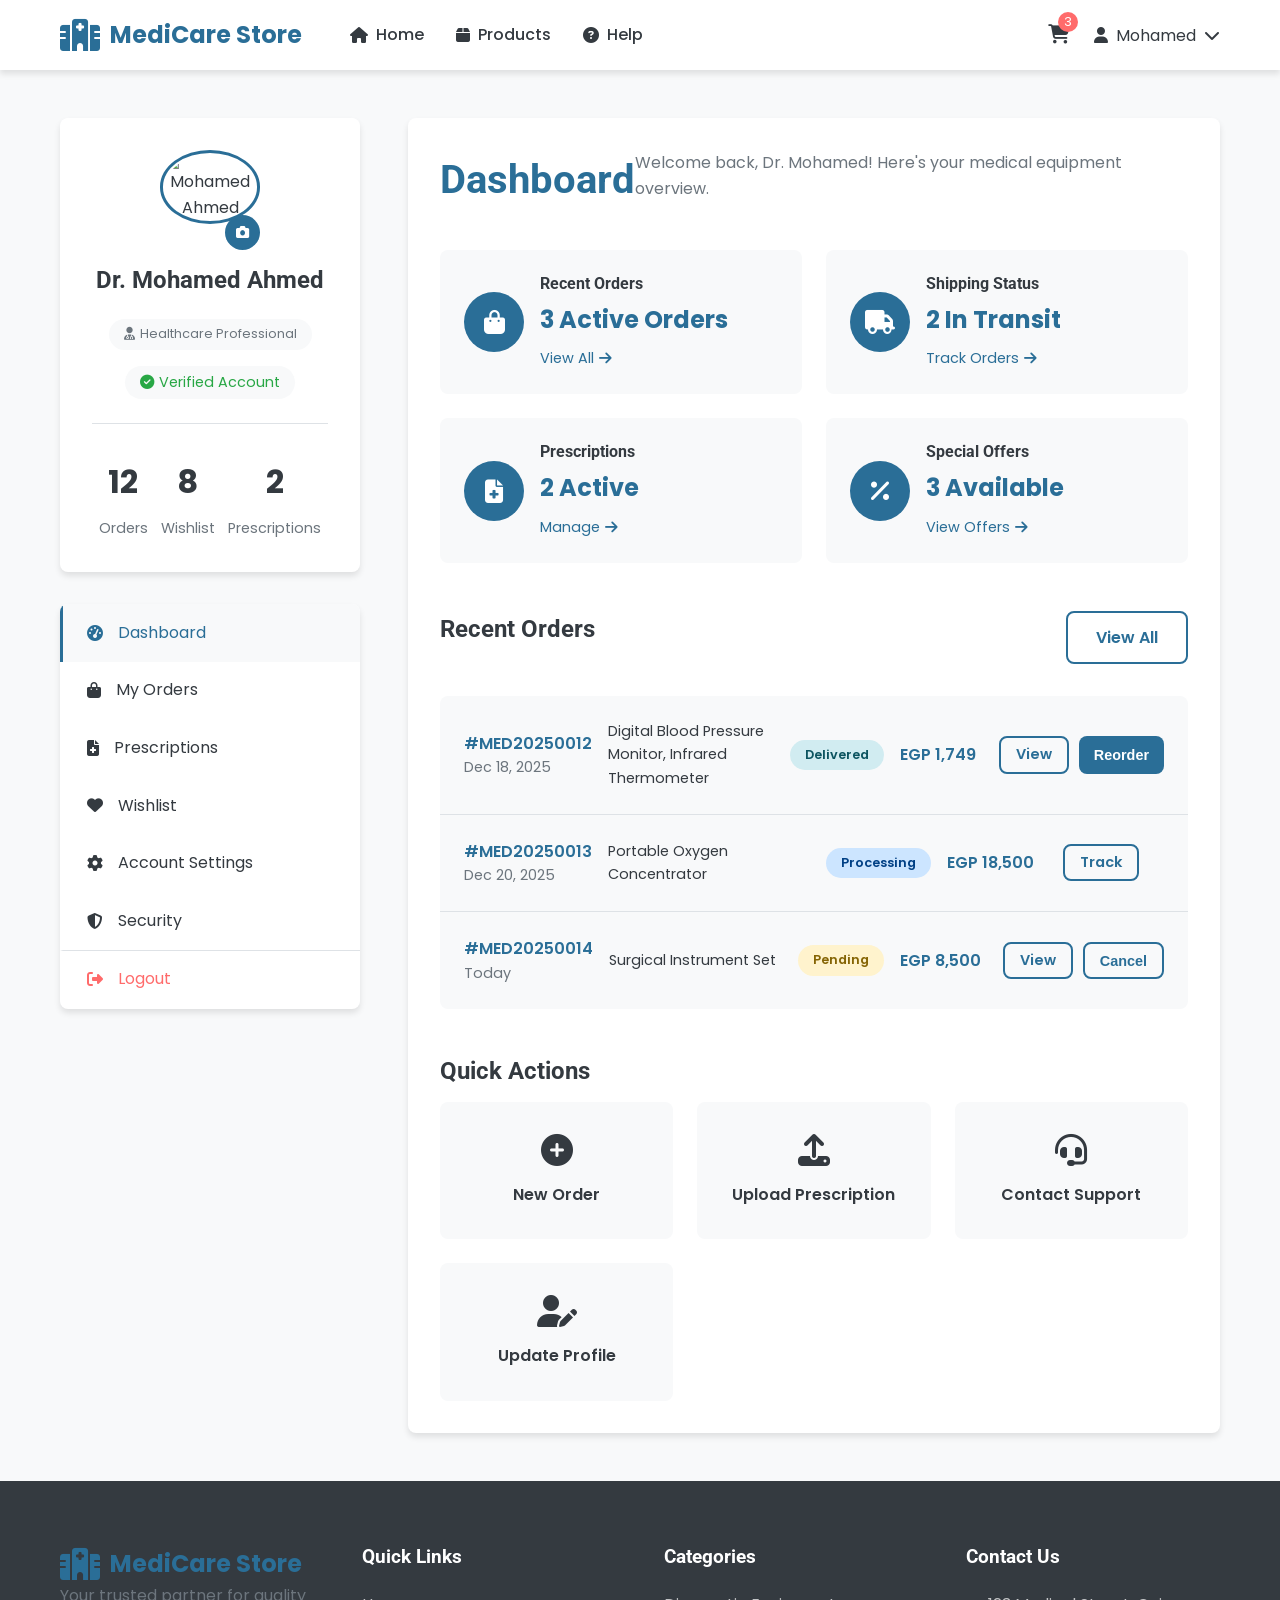
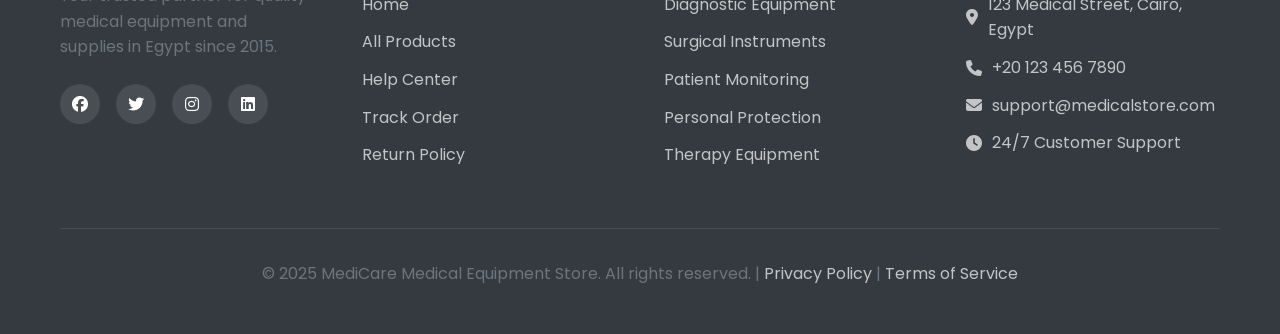
==== SF/profile.html @ 6ac3a4c9 "Add files via upload" ====
<!DOCTYPE html>
<html lang="en">
<head>
    <meta charset="UTF-8">
    <meta name="viewport" content="width=device-width, initial-scale=1.0">
    <title>My Profile - MediCare Store</title>
    <link rel="stylesheet" href="style.css">
    <link rel="stylesheet" href="https://cdnjs.cloudflare.com/ajax/libs/font-awesome/6.4.0/css/all.min.css">
    <link href="https://fonts.googleapis.com/css2?family=Poppins:wght@300;400;500;600;700&family=Roboto:wght@300;400;500;700&display=swap" rel="stylesheet">
</head>
<body>
    <!-- Header -->
    <header class="header">
        <div class="container">
            <nav class="navbar">
                <a href="index.html" class="logo">
                    <i class="fas fa-hospital-alt"></i>
                    <span>MediCare Store</span>
                </a>
                
                <div class="nav-menu">
                    <ul class="nav-links">
                        <li><a href="index.html"><i class="fas fa-home"></i> Home</a></li>
                        <li><a href="products.html"><i class="fas fa-box"></i> Products</a></li>
                        <li><a href="help.html"><i class="fas fa-question-circle"></i> Help</a></li>
                    </ul>
                </div>
                
                <div class="nav-actions">
                    <a href="cart.html" class="cart-icon">
                        <i class="fas fa-shopping-cart"></i>
                        <span class="cart-count">3</span>
                    </a>
                    <div class="user-dropdown">
                        <button class="user-btn active">
                            <i class="fas fa-user"></i> Mohamed
                            <i class="fas fa-chevron-down"></i>
                        </button>
                        <div class="dropdown-content">
                            <a href="profile.html" class="active"><i class="fas fa-user-circle"></i> My Profile</a>
                            <a href="#orders"><i class="fas fa-shopping-bag"></i> Orders</a>
                            <a href="#"><i class="fas fa-heart"></i> Wishlist</a>
                            <a href="login.html"><i class="fas fa-sign-out-alt"></i> Logout</a>
                        </div>
                    </div>
                    <button class="mobile-menu-btn">
                        <i class="fas fa-bars"></i>
                    </button>
                </div>
            </nav>
        </div>
    </header>

    <!-- Profile Section -->
    <section class="profile-section">
        <div class="container">
            <div class="profile-layout">
                <!-- Sidebar -->
                <aside class="profile-sidebar">
                    <div class="profile-info-card">
                        <div class="profile-header">
                            <div class="avatar">
                                <img src="https://randomuser.me/api/portraits/men/32.jpg" alt="Mohamed Ahmed">
                                <button class="edit-avatar"><i class="fas fa-camera"></i></button>
                            </div>
                            <h3>Dr. Mohamed Ahmed</h3>
                            <span class="user-role">
                                <i class="fas fa-user-md"></i> Healthcare Professional
                            </span>
                            <div class="verification-badge">
                                <i class="fas fa-check-circle"></i> Verified Account
                            </div>
                        </div>
                        
                        <div class="profile-stats">
                            <div class="stat-item">
                                <span class="stat-number">12</span>
                                <span class="stat-label">Orders</span>
                            </div>
                            <div class="stat-item">
                                <span class="stat-number">8</span>
                                <span class="stat-label">Wishlist</span>
                            </div>
                            <div class="stat-item">
                                <span class="stat-number">2</span>
                                <span class="stat-label">Prescriptions</span>
                            </div>
                        </div>
                    </div>
                    
                    <nav class="profile-menu">
                        <a href="#dashboard" class="menu-item active">
                            <i class="fas fa-tachometer-alt"></i> Dashboard
                        </a>
                        <a href="#orders" class="menu-item">
                            <i class="fas fa-shopping-bag"></i> My Orders
                        </a>
                        <a href="#prescriptions" class="menu-item">
                            <i class="fas fa-file-medical"></i> Prescriptions
                        </a>
                        <a href="#wishlist" class="menu-item">
                            <i class="fas fa-heart"></i> Wishlist
                        </a>
                        <a href="#settings" class="menu-item">
                            <i class="fas fa-cog"></i> Account Settings
                        </a>
                        <a href="#security" class="menu-item">
                            <i class="fas fa-shield-alt"></i> Security
                        </a>
                        <a href="login.html" class="menu-item logout">
                            <i class="fas fa-sign-out-alt"></i> Logout
                        </a>
                    </nav>
                </aside>
                
                <!-- Main Content -->
                <main class="profile-content">
                    <!-- Dashboard -->
                    <div class="profile-section-content active" id="dashboard">
                        <div class="section-header">
                            <h2>Dashboard</h2>
                            <p>Welcome back, Dr. Mohamed! Here's your medical equipment overview.</p>
                        </div>
                        
                        <div class="dashboard-cards">
                            <div class="dashboard-card">
                                <div class="card-icon">
                                    <i class="fas fa-shopping-bag"></i>
                                </div>
                                <div class="card-content">
                                    <h4>Recent Orders</h4>
                                    <p class="card-value">3 Active Orders</p>
                                    <a href="#orders" class="card-link">View All <i class="fas fa-arrow-right"></i></a>
                                </div>
                            </div>
                            
                            <div class="dashboard-card">
                                <div class="card-icon">
                                    <i class="fas fa-truck"></i>
                                </div>
                                <div class="card-content">
                                    <h4>Shipping Status</h4>
                                    <p class="card-value">2 In Transit</p>
                                    <a href="#orders" class="card-link">Track Orders <i class="fas fa-arrow-right"></i></a>
                                </div>
                            </div>
                            
                            <div class="dashboard-card">
                                <div class="card-icon">
                                    <i class="fas fa-file-medical"></i>
                                </div>
                                <div class="card-content">
                                    <h4>Prescriptions</h4>
                                    <p class="card-value">2 Active</p>
                                    <a href="#prescriptions" class="card-link">Manage <i class="fas fa-arrow-right"></i></a>
                                </div>
                            </div>
                            
                            <div class="dashboard-card">
                                <div class="card-icon">
                                    <i class="fas fa-percentage"></i>
                                </div>
                                <div class="card-content">
                                    <h4>Special Offers</h4>
                                    <p class="card-value">3 Available</p>
                                    <a href="#" class="card-link">View Offers <i class="fas fa-arrow-right"></i></a>
                                </div>
                            </div>
                        </div>
                        
                        <!-- Recent Orders -->
                        <div class="recent-orders">
                            <div class="section-header">
                                <h3>Recent Orders</h3>
                                <a href="#orders" class="btn btn-outline">View All</a>
                            </div>
                            
                            <div class="orders-table">
                                <div class="order-row">
                                    <div class="order-info">
                                        <span class="order-id">#MED20250012</span>
                                        <span class="order-date">Dec 18, 2025</span>
                                    </div>
                                    <div class="order-items">
                                        Digital Blood Pressure Monitor, Infrared Thermometer
                                    </div>
                                    <div class="order-status">
                                        <span class="status delivered">Delivered</span>
                                    </div>
                                    <div class="order-total">
                                        EGP 1,749
                                    </div>
                                    <div class="order-actions">
                                        <a href="#" class="btn btn-sm btn-outline">View</a>
                                        <button class="btn btn-sm btn-primary">Reorder</button>
                                    </div>
                                </div>
                                
                                <div class="order-row">
                                    <div class="order-info">
                                        <span class="order-id">#MED20250013</span>
                                        <span class="order-date">Dec 20, 2025</span>
                                    </div>
                                    <div class="order-items">
                                        Portable Oxygen Concentrator
                                    </div>
                                    <div class="order-status">
                                        <span class="status processing">Processing</span>
                                    </div>
                                    <div class="order-total">
                                        EGP 18,500
                                    </div>
                                    <div class="order-actions">
                                        <a href="#" class="btn btn-sm btn-outline">Track</a>
                                    </div>
                                </div>
                                
                                <div class="order-row">
                                    <div class="order-info">
                                        <span class="order-id">#MED20250014</span>
                                        <span class="order-date">Today</span>
                                    </div>
                                    <div class="order-items">
                                        Surgical Instrument Set
                                    </div>
                                    <div class="order-status">
                                        <span class="status pending">Pending</span>
                                    </div>
                                    <div class="order-total">
                                        EGP 8,500
                                    </div>
                                    <div class="order-actions">
                                        <a href="#" class="btn btn-sm btn-outline">View</a>
                                        <button class="btn btn-sm btn-outline">Cancel</button>
                                    </div>
                                </div>
                            </div>
                        </div>
                        
                        <!-- Quick Actions -->
                        <div class="quick-actions">
                            <h3>Quick Actions</h3>
                            <div class="actions-grid">
                                <a href="products.html" class="action-card">
                                    <i class="fas fa-plus-circle"></i>
                                    <span>New Order</span>
                                </a>
                                <a href="#prescriptions" class="action-card">
                                    <i class="fas fa-upload"></i>
                                    <span>Upload Prescription</span>
                                </a>
                                <a href="help.html" class="action-card">
                                    <i class="fas fa-headset"></i>
                                    <span>Contact Support</span>
                                </a>
                                <a href="#settings" class="action-card">
                                    <i class="fas fa-user-edit"></i>
                                    <span>Update Profile</span>
                                </a>
                            </div>
                        </div>
                    </div>
                    
                    <!-- Orders -->
                    <div class="profile-section-content" id="orders">
                        <div class="section-header">
                            <h2>My Orders</h2>
                            <p>Track and manage your medical equipment purchases</p>
                        </div>
                        <!-- Orders content will be loaded here -->
                    </div>
                    
                    <!-- Prescriptions -->
                    <div class="profile-section-content" id="prescriptions">
                        <div class="section-header">
                            <h2>My Prescriptions</h2>
                            <p>Manage your medical prescriptions for equipment purchases</p>
                        </div>
                        <!-- Prescriptions content will be loaded here -->
                    </div>
                    
                    <!-- Wishlist -->
                    <div class="profile-section-content" id="wishlist">
                        <div class="section-header">
                            <h2>My Wishlist</h2>
                            <p>Save medical equipment for later purchase</p>
                        </div>
                        <!-- Wishlist content will be loaded here -->
                    </div>
                    
                    <!-- Account Settings -->
                    <div class="profile-section-content" id="settings">
                        <div class="section-header">
                            <h2>Account Settings</h2>
                            <p>Update your personal and professional information</p>
                        </div>
                        
                        <form class="settings-form">
                            <div class="form-section">
                                <h3>Personal Information</h3>
                                <div class="form-grid">
                                    <div class="form-group">
                                        <label for="firstName">First Name *</label>
                                        <input type="text" id="firstName" value="Mohamed" required>
                                    </div>
                                    <div class="form-group">
                                        <label for="lastName">Last Name *</label>
                                        <input type="text" id="lastName" value="Ahmed" required>
                                    </div>
                                    <div class="form-group">
                                        <label for="email">Email Address *</label>
                                        <input type="email" id="email" value="mohamed@example.com" required>
                                    </div>
                                    <div class="form-group">
                                        <label for="phone">Phone Number *</label>
                                        <input type="tel" id="phone" value="+20 123 456 7890" required>
                                    </div>
                                </div>
                            </div>
                            
                            <div class="form-section">
                                <h3>Professional Information</h3>
                                <div class="form-grid">
                                    <div class="form-group">
                                        <label for="profession">Profession *</label>
                                        <select id="profession" required>
                                            <option value="doctor" selected>Medical Doctor</option>
                                            <option value="nurse">Nurse</option>
                                            <option value="technician">Medical Technician</option>
                                            <option value="hospital">Hospital Administrator</option>
                                            <option value="pharmacy">Pharmacist</option>
                                            <option value="other">Other</option>
                                        </select>
                                    </div>
                                    <div class="form-group">
                                        <label for="license">Medical License Number</label>
                                        <input type="text" id="license" value="MED-EG-12345">
                                    </div>
                                    <div class="form-group">
                                        <label for="institution">Medical Institution</label>
                                        <input type="text" id="institution" value="Cairo General Hospital">
                                    </div>
                                </div>
                            </div>
                            
                            <div class="form-section">
                                <h3>Shipping Address</h3>
                                <div class="form-group">
                                    <label for="address">Delivery Address *</label>
                                    <textarea id="address" rows="3" required>123 Medical Street, Cairo, Egypt</textarea>
                                </div>
                                <div class="form-grid">
                                    <div class="form-group">
                                        <label for="city">City *</label>
                                        <select id="city" required>
                                            <option value="cairo" selected>Cairo</option>
                                            <option value="alexandria">Alexandria</option>
                                            <option value="giza">Giza</option>
                                        </select>
                                    </div>
                                    <div class="form-group">
                                        <label for="zip">ZIP Code</label>
                                        <input type="text" id="zip" value="11511">
                                    </div>
                                </div>
                            </div>
                            
                            <div class="form-actions">
                                <button type="reset" class="btn btn-outline">Cancel</button>
                                <button type="submit" class="btn btn-primary">Save Changes</button>
                            </div>
                        </form>
                    </div>
                    
                    <!-- Security -->
                    <div class="profile-section-content" id="security">
                        <div class="section-header">
                            <h2>Security Settings</h2>
                            <p>Manage your account security and privacy</p>
                        </div>
                        
                        <div class="security-cards">
                            <div class="security-card">
                                <h3><i class="fas fa-lock"></i> Change Password</h3>
                                <form class="password-form">
                                    <div class="form-group">
                                        <label for="currentPassword">Current Password *</label>
                                        <input type="password" id="currentPassword" required>
                                    </div>
                                    <div class="form-group">
                                        <label for="newPassword">New Password *</label>
                                        <input type="password" id="newPassword" required>
                                    </div>
                                    <div class="form-group">
                                        <label for="confirmPassword">Confirm New Password *</label>
                                        <input type="password" id="confirmPassword" required>
                                    </div>
                                    <button type="submit" class="btn btn-primary">Update Password</button>
                                </form>
                            </div>
                            
                            <div class="security-card">
                                <h3><i class="fas fa-shield-alt"></i> Security Preferences</h3>
                                <div class="preferences">
                                    <div class="preference-item">
                                        <div>
                                            <h4>Two-Factor Authentication</h4>
                                            <p>Add an extra layer of security to your account</p>
                                        </div>
                                        <label class="switch">
                                            <input type="checkbox">
                                            <span class="slider"></span>
                                        </label>
                                    </div>
                                    <div class="preference-item">
                                        <div>
                                            <h4>Login Notifications</h4>
                                            <p>Get notified when someone logs into your account</p>
                                        </div>
                                        <label class="switch">
                                            <input type="checkbox" checked>
                                            <span class="slider"></span>
                                        </label>
                                    </div>
                                    <div class="preference-item">
                                        <div>
                                            <h4>Session Management</h4>
                                            <p>Manage your active login sessions</p>
                                        </div>
                                        <a href="#" class="btn btn-outline">View Sessions</a>
                                    </div>
                                </div>
                            </div>
                        </div>
                    </div>
                </main>
            </div>
        </div>
    </section>

    <!-- Footer -->
    <footer class="footer">
        <div class="container">
            <div class="footer-grid">
                <div class="footer-col">
                    <div class="logo">
                        <i class="fas fa-hospital-alt"></i>
                        <span>MediCare Store</span>
                    </div>
                    <p>Your trusted partner for quality medical equipment and supplies in Egypt since 2015.</p>
                    <div class="social-links">
                        <a href="#"><i class="fab fa-facebook"></i></a>
                        <a href="#"><i class="fab fa-twitter"></i></a>
                        <a href="#"><i class="fab fa-instagram"></i></a>
                        <a href="#"><i class="fab fa-linkedin"></i></a>
                    </div>
                </div>
                
                <div class="footer-col">
                    <h3>Quick Links</h3>
                    <ul>
                        <li><a href="index.html">Home</a></li>
                        <li><a href="products.html">All Products</a></li>
                        <li><a href="help.html">Help Center</a></li>
                        <li><a href="#">Track Order</a></li>
                        <li><a href="#">Return Policy</a></li>
                    </ul>
                </div>
                
                <div class="footer-col">
                    <h3>Categories</h3>
                    <ul>
                        <li><a href="#">Diagnostic Equipment</a></li>
                        <li><a href="#">Surgical Instruments</a></li>
                        <li><a href="#">Patient Monitoring</a></li>
                        <li><a href="#">Personal Protection</a></li>
                        <li><a href="#">Therapy Equipment</a></li>
                    </ul>
                </div>
                
                <div class="footer-col">
                    <h3>Contact Us</h3>
                    <ul class="contact-info">
                        <li><i class="fas fa-map-marker-alt"></i> 123 Medical Street, Cairo, Egypt</li>
                        <li><i class="fas fa-phone"></i> +20 123 456 7890</li>
                        <li><i class="fas fa-envelope"></i> support@medicalstore.com</li>
                        <li><i class="fas fa-clock"></i> 24/7 Customer Support</li>
                    </ul>
                </div>
            </div>
            
            <div class="footer-bottom">
                <p>&copy; 2025 MediCare Medical Equipment Store. All rights reserved. | <a href="#">Privacy Policy</a> | <a href="#">Terms of Service</a></p>
            </div>
        </div>
    </footer>

    <script src="app.js"></script>
    <script src="profile.js"></script>
</body>
</html>
---- SF/style.css ----
/* Reset & Base Styles */
* {
    margin: 0;
    padding: 0;
    box-sizing: border-box;
}

:root {
    --primary: #2a6e97;
    --primary-dark: #1a4d73;
    --secondary: #28a745;
    --accent: #ff6b6b;
    --light: #f8f9fa;
    --dark: #343a40;
    --gray: #6c757d;
    --light-gray: #e9ecef;
    --border: #dee2e6;
    --shadow: 0 4px 6px rgba(0, 0, 0, 0.1);
    --radius: 8px;
}

body {
    font-family: 'Poppins', sans-serif;
    line-height: 1.6;
    color: var(--dark);
    background-color: #fff;
}

.container {
    max-width: 1200px;
    margin: 0 auto;
    padding: 0 20px;
}

/* Typography */
h1, h2, h3, h4 {
    font-family: 'Roboto', sans-serif;
    font-weight: 700;
    line-height: 1.2;
}

h1 {
    font-size: 3rem;
    margin-bottom: 1rem;
}

h2 {
    font-size: 2.5rem;
    margin-bottom: 1.5rem;
}

h3 {
    font-size: 1.5rem;
    margin-bottom: 1rem;
}

p {
    margin-bottom: 1rem;
    color: var(--gray);
}

/* Buttons */
.btn {
    display: inline-block;
    padding: 12px 28px;
    border-radius: var(--radius);
    text-decoration: none;
    font-weight: 600;
    font-size: 1rem;
    cursor: pointer;
    border: none;
    transition: all 0.3s ease;
}

.btn-primary {
    background-color: var(--primary);
    color: white;
}

.btn-primary:hover {
    background-color: var(--primary-dark);
    transform: translateY(-2px);
    box-shadow: var(--shadow);
}

.btn-secondary {
    background-color: var(--secondary);
    color: white;
}

.btn-secondary:hover {
    background-color: #218838;
    transform: translateY(-2px);
}

.btn-outline {
    background-color: transparent;
    border: 2px solid var(--primary);
    color: var(--primary);
}

.btn-outline:hover {
    background-color: var(--primary);
    color: white;
}

/* Header & Navigation */
.header {
    background-color: white;
    box-shadow: var(--shadow);
    position: sticky;
    top: 0;
    z-index: 1000;
}

.navbar {
    display: flex;
    justify-content: space-between;
    align-items: center;
    padding: 1rem 0;
}

.logo {
    display: flex;
    align-items: center;
    gap: 10px;
    font-size: 1.5rem;
    font-weight: 700;
    color: var(--primary);
    text-decoration: none;
}

.logo i {
    font-size: 2rem;
}

.nav-menu {
    flex: 1;
}

.nav-links {
    display: flex;
    list-style: none;
    gap: 2rem;
    margin-left: 3rem;
}

.nav-links a {
    text-decoration: none;
    color: var(--dark);
    font-weight: 500;
    display: flex;
    align-items: center;
    gap: 8px;
    transition: color 0.3s ease;
}

.nav-links a:hover,
.nav-links a.active {
    color: var(--primary);
}

.nav-actions {
    display: flex;
    align-items: center;
    gap: 1.5rem;
}

.cart-icon {
    position: relative;
    font-size: 1.2rem;
    color: var(--dark);
    text-decoration: none;
}

.cart-count {
    position: absolute;
    top: -8px;
    right: -8px;
    background-color: var(--accent);
    color: white;
    font-size: 0.8rem;
    width: 20px;
    height: 20px;
    border-radius: 50%;
    display: flex;
    align-items: center;
    justify-content: center;
}

.user-dropdown {
    position: relative;
}

.user-btn {
    display: flex;
    align-items: center;
    gap: 8px;
    background: none;
    border: none;
    font-family: inherit;
    font-size: 1rem;
    cursor: pointer;
    color: var(--dark);
}

.dropdown-content {
    position: absolute;
    top: 100%;
    right: 0;
    background-color: white;
    min-width: 200px;
    box-shadow: var(--shadow);
    border-radius: var(--radius);
    padding: 0.5rem 0;
    opacity: 0;
    visibility: hidden;
    transform: translateY(-10px);
    transition: all 0.3s ease;
    z-index: 1000;
}

.user-dropdown:hover .dropdown-content {
    opacity: 1;
    visibility: visible;
    transform: translateY(0);
}

.dropdown-content a {
    display: flex;
    align-items: center;
    gap: 10px;
    padding: 0.75rem 1rem;
    text-decoration: none;
    color: var(--dark);
    transition: background-color 0.3s ease;
}

.dropdown-content a:hover {
    background-color: var(--light-gray);
}

.mobile-menu-btn {
    display: none;
    background: none;
    border: none;
    font-size: 1.5rem;
    cursor: pointer;
    color: var(--dark);
}

/* Hero Section */
.hero {
    background: linear-gradient(135deg, #f8f9fa 0%, #e9ecef 100%);
    padding: 5rem 0;
}

.hero .container {
    display: flex;
    align-items: center;
    gap: 4rem;
}

.hero-content {
    flex: 1;
}

.hero-content h1 {
    color: var(--primary);
    margin-bottom: 1.5rem;
}

.hero-content p {
    font-size: 1.2rem;
    margin-bottom: 2rem;
    color: var(--gray);
}

.hero-buttons {
    display: flex;
    gap: 1rem;
}

.hero-image {
    flex: 1;
}

.hero-image img {
    width: 100%;
    border-radius: var(--radius);
    box-shadow: var(--shadow);
}

/* Features */
.features {
    padding: 4rem 0;
}

.features-grid {
    display: grid;
    grid-template-columns: repeat(auto-fit, minmax(250px, 1fr));
    gap: 2rem;
}

.feature-card {
    text-align: center;
    padding: 2rem;
    border-radius: var(--radius);
    background-color: white;
    box-shadow: var(--shadow);
    transition: transform 0.3s ease;
}

.feature-card:hover {
    transform: translateY(-5px);
}

.feature-card i {
    font-size: 3rem;
    color: var(--primary);
    margin-bottom: 1rem;
}

.feature-card h3 {
    margin-bottom: 0.5rem;
}

/* Categories */
.categories {
    padding: 4rem 0;
    background-color: var(--light);
}

.section-title {
    text-align: center;
    color: var(--primary);
    margin-bottom: 3rem;
}

.categories-grid {
    display: grid;
    grid-template-columns: repeat(auto-fit, minmax(300px, 1fr));
    gap: 2rem;
}

.category-card {
    background-color: white;
    padding: 2rem;
    border-radius: var(--radius);
    box-shadow: var(--shadow);
    text-decoration: none;
    color: inherit;
    transition: all 0.3s ease;
    text-align: center;
}

.category-card:hover {
    transform: translateY(-5px);
    box-shadow: 0 10px 20px rgba(0, 0, 0, 0.1);
}

.category-icon {
    width: 80px;
    height: 80px;
    background-color: var(--light-gray);
    border-radius: 50%;
    display: flex;
    align-items: center;
    justify-content: center;
    margin: 0 auto 1.5rem;
}

.category-icon i {
    font-size: 2.5rem;
    color: var(--primary);
}

.category-card h3 {
    margin-bottom: 0.5rem;
}

.category-card p {
    color: var(--gray);
    margin-bottom: 1rem;
}

.product-count {
    display: inline-block;
    background-color: var(--primary);
    color: white;
    padding: 0.25rem 1rem;
    border-radius: 20px;
    font-size: 0.9rem;
}

/* Products */
.featured-products {
    padding: 4rem 0;
}

.section-header {
    display: flex;
    justify-content: space-between;
    align-items: center;
    margin-bottom: 2rem;
}

.view-all {
    color: var(--primary);
    text-decoration: none;
    font-weight: 600;
    display: flex;
    align-items: center;
    gap: 5px;
}

.products-grid {
    display: grid;
    grid-template-columns: repeat(auto-fill, minmax(280px, 1fr));
    gap: 2rem;
}

.product-card {
    background-color: white;
    border-radius: var(--radius);
    overflow: hidden;
    box-shadow: var(--shadow);
    transition: transform 0.3s ease;
}

.product-card:hover {
    transform: translateY(-5px);
}

.product-badge {
    position: absolute;
    top: 10px;
    left: 10px;
    padding: 5px 10px;
    background-color: var(--accent);
    color: white;
    font-size: 0.8rem;
    font-weight: 600;
    border-radius: 4px;
    z-index: 1;
}

.product-badge.prescription {
    background-color: var(--secondary);
}

.product-image {
    position: relative;
    height: 200px;
    overflow: hidden;
}

.product-image img {
    width: 100%;
    height: 100%;
    object-fit: cover;
    transition: transform 0.3s ease;
}

.product-card:hover .product-image img {
    transform: scale(1.05);
}

.wishlist-btn {
    position: absolute;
    top: 10px;
    right: 10px;
    background-color: white;
    border: none;
    width: 36px;
    height: 36px;
    border-radius: 50%;
    display: flex;
    align-items: center;
    justify-content: center;
    cursor: pointer;
    color: var(--gray);
    transition: all 0.3s ease;
}

.wishlist-btn:hover {
    color: var(--accent);
}

.product-info {
    padding: 1.5rem;
}

.product-category {
    display: block;
    color: var(--primary);
    font-size: 0.9rem;
    font-weight: 500;
    margin-bottom: 0.5rem;
}

.product-title {
    margin-bottom: 0.75rem;
    font-size: 1.1rem;
}

.product-rating {
    display: flex;
    align-items: center;
    gap: 5px;
    margin-bottom: 0.75rem;
    color: #ffc107;
}

.rating-count {
    color: var(--gray);
    font-size: 0.9rem;
}

.product-price {
    display: flex;
    align-items: center;
    gap: 10px;
    margin-bottom: 1rem;
}

.current-price {
    font-size: 1.5rem;
    font-weight: 700;
    color: var(--primary);
}

.original-price {
    font-size: 1rem;
    color: var(--gray);
    text-decoration: line-through;
}

.product-stock {
    display: flex;
    align-items: center;
    gap: 8px;
    color: var(--secondary);
    font-size: 0.9rem;
    margin-bottom: 1rem;
}

.product-actions {
    display: flex;
    gap: 10px;
}

.product-actions .btn {
    flex: 1;
    padding: 10px;
    font-size: 0.9rem;
}

/* Testimonials */
.testimonials {
    padding: 4rem 0;
    background-color: var(--light);
}

.testimonials-grid {
    display: grid;
    grid-template-columns: repeat(auto-fit, minmax(300px, 1fr));
    gap: 2rem;
}

.testimonial-card {
    background-color: white;
    padding: 2rem;
    border-radius: var(--radius);
    box-shadow: var(--shadow);
}

.testimonial-content {
    font-style: italic;
    margin-bottom: 1.5rem;
    color: var(--dark);
}

.testimonial-author {
    display: flex;
    align-items: center;
    gap: 1rem;
}

.testimonial-author img {
    width: 60px;
    height: 60px;
    border-radius: 50%;
    object-fit: cover;
}

.testimonial-author h4 {
    margin-bottom: 0.25rem;
}

.testimonial-author span {
    color: var(--gray);
    font-size: 0.9rem;
}

/* Newsletter */
.newsletter {
    padding: 4rem 0;
    background-color: var(--primary);
    color: white;
}

.newsletter-content {
    text-align: center;
    max-width: 600px;
    margin: 0 auto;
}

.newsletter-content h2 {
    color: white;
    margin-bottom: 1rem;
}

.newsletter-content p {
    color: rgba(255, 255, 255, 0.8);
    margin-bottom: 2rem;
}

.newsletter-form {
    display: flex;
    gap: 10px;
    max-width: 500px;
    margin: 0 auto;
}

.newsletter-form input {
    flex: 1;
    padding: 12px 20px;
    border: none;
    border-radius: var(--radius);
    font-size: 1rem;
}

/* Footer */
.footer {
    background-color: var(--dark);
    color: white;
    padding: 4rem 0 2rem;
}

.footer-grid {
    display: grid;
    grid-template-columns: repeat(auto-fit, minmax(250px, 1fr));
    gap: 3rem;
    margin-bottom: 3rem;
}

.footer-col h3 {
    color: white;
    margin-bottom: 1.5rem;
    font-size: 1.2rem;
}

.footer-col ul {
    list-style: none;
}

.footer-col ul li {
    margin-bottom: 0.75rem;
}

.footer-col ul li a {
    color: rgba(255, 255, 255, 0.7);
    text-decoration: none;
    transition: color 0.3s ease;
}

.footer-col ul li a:hover {
    color: white;
}

.contact-info li {
    display: flex;
    align-items: center;
    gap: 10px;
    color: rgba(255, 255, 255, 0.7);
}

.social-links {
    display: flex;
    gap: 1rem;
    margin-top: 1.5rem;
}

.social-links a {
    display: flex;
    align-items: center;
    justify-content: center;
    width: 40px;
    height: 40px;
    background-color: rgba(255, 255, 255, 0.1);
    border-radius: 50%;
    color: white;
    text-decoration: none;
    transition: background-color 0.3s ease;
}

.social-links a:hover {
    background-color: var(--primary);
}

.footer-bottom {
    text-align: center;
    padding-top: 2rem;
    border-top: 1px solid rgba(255, 255, 255, 0.1);
    color: rgba(255, 255, 255, 0.7);
}

.footer-bottom a {
    color: rgba(255, 255, 255, 0.7);
    text-decoration: none;
}

.footer-bottom a:hover {
    color: white;
}

/* Cart Sidebar */
.cart-sidebar {
    position: fixed;
    top: 0;
    right: -400px;
    width: 400px;
    height: 100%;
    background-color: white;
    box-shadow: -5px 0 15px rgba(0, 0, 0, 0.1);
    z-index: 1100;
    transition: right 0.3s ease;
    display: flex;
    flex-direction: column;
}

.cart-sidebar.active {
    right: 0;
}

.cart-overlay {
    position: fixed;
    top: 0;
    left: 0;
    width: 100%;
    height: 100%;
    background-color: rgba(0, 0, 0, 0.5);
    z-index: 1099;
    opacity: 0;
    visibility: hidden;
    transition: all 0.3s ease;
}

.cart-overlay.active {
    opacity: 1;
    visibility: visible;
}

.cart-header {
    display: flex;
    justify-content: space-between;
    align-items: center;
    padding: 1.5rem;
    border-bottom: 1px solid var(--border);
}

.close-cart {
    background: none;
    border: none;
    font-size: 1.5rem;
    cursor: pointer;
    color: var(--gray);
}

.cart-items {
    flex: 1;
    overflow-y: auto;
    padding: 1rem;
}

.cart-item {
    display: flex;
    gap: 1rem;
    padding: 1rem;
    border-bottom: 1px solid var(--border);
}

.cart-item-image {
    width: 80px;
    height: 80px;
    border-radius: var(--radius);
    overflow: hidden;
}

.cart-item-image img {
    width: 100%;
    height: 100%;
    object-fit: cover;
}

.cart-item-info {
    flex: 1;
}

.cart-item-title {
    font-weight: 600;
    margin-bottom: 0.5rem;
}

.cart-item-price {
    color: var(--primary);
    font-weight: 600;
}

.cart-item-actions {
    display: flex;
    align-items: center;
    gap: 10px;
    margin-top: 0.5rem;
}

.quantity-btn {
    width: 30px;
    height: 30px;
    border: 1px solid var(--border);
    background: none;
    border-radius: 4px;
    cursor: pointer;
    display: flex;
    align-items: center;
    justify-content: center;
}

.remove-item {
    background: none;
    border: none;
    color: var(--accent);
    cursor: pointer;
    font-size: 0.9rem;
}

.cart-footer {
    padding: 1.5rem;
    border-top: 1px solid var(--border);
}

.cart-total {
    display: flex;
    justify-content: space-between;
    margin-bottom: 1.5rem;
    font-size: 1.2rem;
    font-weight: 600;
}

.cart-actions {
    display: flex;
    gap: 1rem;
}

/* Responsive Design */
@media (max-width: 992px) {
    h1 {
        font-size: 2.5rem;
    }
    
    h2 {
        font-size: 2rem;
    }
    
    .hero .container {
        flex-direction: column;
        text-align: center;
    }
    
    .hero-buttons {
        justify-content: center;
    }
}

@media (max-width: 768px) {
    .nav-menu {
        display: none;
    }
    
    .mobile-menu-btn {
        display: block;
    }
    
    .nav-actions .user-dropdown {
        display: none;
    }
    
    .newsletter-form {
        flex-direction: column;
    }
    
    .cart-sidebar {
        width: 100%;
        right: -100%;
    }
    
    .products-grid {
        grid-template-columns: 1fr;
    }
}
/* Page Hero */
.page-hero {
    background: linear-gradient(135deg, var(--primary) 0%, var(--primary-dark) 100%);
    color: white;
    padding: 4rem 0;
    text-align: center;
}

.page-hero h1 {
    color: white;
    margin-bottom: 1rem;
}

.page-hero p {
    color: rgba(255, 255, 255, 0.9);
    max-width: 600px;
    margin: 0 auto;
}

.breadcrumb {
    display: flex;
    justify-content: center;
    align-items: center;
    gap: 10px;
    margin-top: 2rem;
    font-size: 0.9rem;
}

.breadcrumb a {
    color: white;
    text-decoration: none;
    opacity: 0.8;
}

.breadcrumb a:hover {
    opacity: 1;
}

.breadcrumb i {
    font-size: 0.8rem;
    opacity: 0.6;
}

/* Products Page */
.products-page {
    padding: 4rem 0;
}

.products-layout {
    display: grid;
    grid-template-columns: 300px 1fr;
    gap: 3rem;
}

/* Sidebar */
.products-sidebar {
    position: sticky;
    top: 20px;
    height: fit-content;
}

.filter-section {
    background-color: white;
    padding: 1.5rem;
    border-radius: var(--radius);
    box-shadow: var(--shadow);
    margin-bottom: 2rem;
}

.filter-section h3 {
    display: flex;
    align-items: center;
    gap: 10px;
    margin-bottom: 1.5rem;
    color: var(--primary);
}

.filter-group {
    margin-bottom: 1.5rem;
    padding-bottom: 1.5rem;
    border-bottom: 1px solid var(--border);
}

.filter-group:last-child {
    border-bottom: none;
    margin-bottom: 0;
    padding-bottom: 0;
}

.filter-group h4 {
    margin-bottom: 1rem;
    font-size: 1rem;
    color: var(--dark);
}

.search-box {
    display: flex;
    gap: 10px;
}

.search-box input {
    flex: 1;
    padding: 10px;
    border: 1px solid var(--border);
    border-radius: var(--radius);
    font-size: 0.9rem;
}

.search-box button {
    background-color: var(--primary);
    color: white;
    border: none;
    width: 40px;
    border-radius: var(--radius);
    cursor: pointer;
}

.filter-options {
    display: flex;
    flex-direction: column;
    gap: 10px;
}

.filter-checkbox {
    display: flex;
    align-items: center;
    justify-content: space-between;
    cursor: pointer;
    font-size: 0.9rem;
}

.filter-checkbox input {
    margin-right: 10px;
}

.filter-checkbox .count {
    color: var(--gray);
    font-size: 0.8rem;
}

.price-range {
    display: flex;
    flex-direction: column;
    gap: 1rem;
}

.price-inputs {
    display: flex;
    align-items: center;
    gap: 10px;
}

.price-inputs input {
    width: 100px;
    padding: 8px;
    border: 1px solid var(--border);
    border-radius: var(--radius);
    font-size: 0.9rem;
}

.slider-container {
    position: relative;
    height: 20px;
}

.slider-track {
    position: absolute;
    top: 50%;
    transform: translateY(-50%);
    width: 100%;
    height: 4px;
    background-color: var(--light-gray);
    border-radius: 2px;
}

.range-slider {
    position: absolute;
    width: 100%;
    top: 50%;
    transform: translateY(-50%);
    -webkit-appearance: none;
    appearance: none;
    height: 4px;
    background: transparent;
    pointer-events: none;
}

.range-slider::-webkit-slider-thumb {
    -webkit-appearance: none;
    appearance: none;
    width: 20px;
    height: 20px;
    background-color: var(--primary);
    border-radius: 50%;
    cursor: pointer;
    pointer-events: auto;
}

.apply-filters, .reset-filters {
    width: 100%;
    margin-bottom: 10px;
}

.btn-sm {
    padding: 8px 16px;
    font-size: 0.9rem;
}

.special-offers {
    background-color: white;
    padding: 1.5rem;
    border-radius: var(--radius);
    box-shadow: var(--shadow);
}

.special-offers h3 {
    display: flex;
    align-items: center;
    gap: 10px;
    margin-bottom: 1.5rem;
    color: var(--primary);
}

.offer-card {
    background-color: var(--light);
    padding: 1rem;
    border-radius: var(--radius);
    margin-bottom: 1rem;
    position: relative;
    overflow: hidden;
}

.offer-card:last-child {
    margin-bottom: 0;
}

.offer-badge {
    position: absolute;
    top: 10px;
    right: 10px;
    background-color: var(--accent);
    color: white;
    padding: 5px 10px;
    border-radius: 4px;
    font-size: 0.8rem;
    font-weight: 600;
}

.offer-card h4 {
    margin-bottom: 5px;
}

.offer-card p {
    font-size: 0.9rem;
    margin-bottom: 1rem;
}

/* Products Main */
.products-header {
    display: flex;
    justify-content: space-between;
    align-items: center;
    margin-bottom: 2rem;
}

.products-info h2 {
    margin-bottom: 0.5rem;
}

.products-sort {
    display: flex;
    align-items: center;
    gap: 10px;
}

.products-sort select {
    padding: 8px 16px;
    border: 1px solid var(--border);
    border-radius: var(--radius);
    background-color: white;
    font-size: 0.9rem;
}

/* Pagination */
.pagination {
    display: flex;
    justify-content: center;
    align-items: center;
    gap: 1rem;
    margin-top: 3rem;
}

.page-btn {
    padding: 10px 20px;
    border: 1px solid var(--border);
    background-color: white;
    border-radius: var(--radius);
    cursor: pointer;
    display: flex;
    align-items: center;
    gap: 5px;
}

.page-btn:disabled {
    opacity: 0.5;
    cursor: not-allowed;
}

.page-numbers {
    display: flex;
    gap: 5px;
}

.page-number {
    width: 40px;
    height: 40px;
    display: flex;
    align-items: center;
    justify-content: center;
    border: 1px solid var(--border);
    background-color: white;
    border-radius: var(--radius);
    cursor: pointer;
}

.page-number.active {
    background-color: var(--primary);
    color: white;
    border-color: var(--primary);
}

/* Cart Page */
.cart-section {
    padding: 4rem 0;
}

.cart-layout {
    display: grid;
    grid-template-columns: 1fr 350px;
    gap: 3rem;
}

.cart-header {
    display: flex;
    justify-content: space-between;
    align-items: center;
    margin-bottom: 2rem;
}

.clear-cart {
    font-size: 0.9rem;
}

.cart-table {
    background-color: white;
    border-radius: var(--radius);
    overflow: hidden;
    box-shadow: var(--shadow);
}

.cart-table-header {
    display: grid;
    grid-template-columns: 2fr 1fr 1fr 1fr 0.5fr;
    background-color: var(--light);
    padding: 1rem;
    font-weight: 600;
    border-bottom: 1px solid var(--border);
}

.cart-item-row {
    display: grid;
    grid-template-columns: 2fr 1fr 1fr 1fr 0.5fr;
    padding: 1rem;
    border-bottom: 1px solid var(--border);
    align-items: center;
}

.cart-item-row:last-child {
    border-bottom: none;
}

.cart-item-row.prescription-item {
    background-color: rgba(255, 193, 7, 0.1);
}

.product-info {
    display: flex;
    gap: 1rem;
    align-items: center;
}

.product-info img {
    width: 80px;
    height: 80px;
    border-radius: var(--radius);
    object-fit: cover;
}

.product-category {
    display: block;
    color: var(--primary);
    font-size: 0.8rem;
    margin: 5px 0;
}

.product-sku {
    font-size: 0.8rem;
    color: var(--gray);
}

.prescription-notice {
    display: flex;
    align-items: center;
    gap: 5px;
    color: #856404;
    background-color: #fff3cd;
    padding: 5px 10px;
    border-radius: 4px;
    font-size: 0.8rem;
    margin-top: 5px;
}

.quantity-control {
    display: flex;
    align-items: center;
    gap: 5px;
}

.quantity-btn {
    width: 30px;
    height: 30px;
    border: 1px solid var(--border);
    background: none;
    border-radius: 4px;
    cursor: pointer;
    display: flex;
    align-items: center;
    justify-content: center;
}

.quantity-input {
    width: 50px;
    padding: 5px;
    text-align: center;
    border: 1px solid var(--border);
    border-radius: 4px;
    font-size: 0.9rem;
}

.remove-btn, .wishlist-btn, .upload-btn {
    background: none;
    border: none;
    cursor: pointer;
    color: var(--gray);
    font-size: 1rem;
}

.remove-btn:hover {
    color: var(--accent);
}

.wishlist-btn:hover {
    color: var(--accent);
}

.upload-btn {
    display: flex;
    align-items: center;
    gap: 5px;
    color: var(--primary);
    font-size: 0.9rem;
}

.cart-actions-row {
    display: flex;
    justify-content: space-between;
    margin-top: 2rem;
}

/* Cart Summary */
.cart-summary {
    position: sticky;
    top: 20px;
    height: fit-content;
}

.summary-card {
    background-color: white;
    padding: 1.5rem;
    border-radius: var(--radius);
    box-shadow: var(--shadow);
    margin-bottom: 1.5rem;
}

.summary-card h3 {
    margin-bottom: 1.5rem;
    color: var(--primary);
}

.summary-row {
    display: flex;
    justify-content: space-between;
    margin-bottom: 1rem;
    font-size: 0.9rem;
}

.summary-row.discount {
    color: var(--secondary);
}

.summary-divider {
    height: 1px;
    background-color: var(--border);
    margin: 1.5rem 0;
}

.summary-row.total {
    font-size: 1.2rem;
    font-weight: 700;
    color: var(--primary);
}

.promo-code {
    margin: 1.5rem 0;
}

.promo-code h4 {
    margin-bottom: 1rem;
    font-size: 1rem;
}

.promo-input {
    display: flex;
    gap: 10px;
}

.promo-input input {
    flex: 1;
    padding: 10px;
    border: 1px solid var(--border);
    border-radius: var(--radius);
    font-size: 0.9rem;
}

.checkout-btn {
    width: 100%;
    margin-bottom: 1.5rem;
    display: flex;
    align-items: center;
    justify-content: center;
    gap: 10px;
}

.payment-methods {
    text-align: center;
    padding-top: 1.5rem;
    border-top: 1px solid var(--border);
}

.payment-methods p {
    margin-bottom: 1rem;
    font-size: 0.9rem;
}

.payment-icons {
    display: flex;
    justify-content: center;
    gap: 1rem;
    font-size: 1.5rem;
    color: var(--gray);
}

.security-info {
    display: flex;
    align-items: center;
    gap: 1rem;
    background-color: white;
    padding: 1rem;
    border-radius: var(--radius);
    box-shadow: var(--shadow);
    margin-bottom: 1.5rem;
}

.security-info i {
    font-size: 2rem;
    color: var(--secondary);
}

.security-info h4 {
    margin-bottom: 5px;
}

.security-info p {
    font-size: 0.9rem;
    margin-bottom: 0;
}

.help-card {
    background-color: white;
    padding: 1.5rem;
    border-radius: var(--radius);
    box-shadow: var(--shadow);
    text-align: center;
}

.help-card h4 {
    display: flex;
    align-items: center;
    justify-content: center;
    gap: 10px;
    margin-bottom: 1rem;
    color: var(--primary);
}

.phone-link {
    display: inline-flex;
    align-items: center;
    gap: 10px;
    color: var(--primary);
    text-decoration: none;
    font-size: 1.2rem;
    font-weight: 600;
    margin: 1rem 0;
}

.hours {
    font-size: 0.9rem;
    color: var(--gray);
    margin-bottom: 0;
}

/* Recently Viewed */
.recently-viewed {
    padding: 4rem 0;
    background-color: var(--light);
}

/* Modal */
.modal {
    position: fixed;
    top: 50%;
    left: 50%;
    transform: translate(-50%, -50%);
    background-color: white;
    border-radius: var(--radius);
    z-index: 1200;
    width: 90%;
    max-width: 500px;
    opacity: 0;
    visibility: hidden;
    transition: all 0.3s ease;
}

.modal.active {
    opacity: 1;
    visibility: visible;
}

.modal-overlay {
    position: fixed;
    top: 0;
    left: 0;
    width: 100%;
    height: 100%;
    background-color: rgba(0, 0, 0, 0.5);
    z-index: 1199;
    opacity: 0;
    visibility: hidden;
    transition: all 0.3s ease;
}

.modal-overlay.active {
    opacity: 1;
    visibility: visible;
}

.modal-content {
    max-height: 90vh;
    overflow-y: auto;
}

.modal-header {
    display: flex;
    justify-content: space-between;
    align-items: center;
    padding: 1.5rem;
    border-bottom: 1px solid var(--border);
}

.close-modal {
    background: none;
    border: none;
    font-size: 1.5rem;
    cursor: pointer;
    color: var(--gray);
}

.modal-body {
    padding: 1.5rem;
}

.upload-area {
    border: 2px dashed var(--border);
    border-radius: var(--radius);
    padding: 3rem 2rem;
    text-align: center;
    margin: 1.5rem 0;
    cursor: pointer;
    transition: all 0.3s ease;
}

.upload-area:hover {
    border-color: var(--primary);
    background-color: var(--light);
}

.upload-area i {
    font-size: 3rem;
    color: var(--primary);
    margin-bottom: 1rem;
}

.upload-area h4 {
    margin-bottom: 0.5rem;
}

.upload-area input {
    display: none;
}

.prescription-info ul {
    list-style: none;
    margin: 1.5rem 0;
}

.prescription-info li {
    display: flex;
    align-items: center;
    gap: 10px;
    margin-bottom: 0.5rem;
    font-size: 0.9rem;
}

.prescription-info i {
    color: var(--secondary);
}

.modal-actions {
    display: flex;
    gap: 1rem;
    margin-top: 2rem;
}

.modal-actions .btn {
    flex: 1;
}

/* Responsive */
@media (max-width: 992px) {
    .products-layout {
        grid-template-columns: 1fr;
    }
    
    .cart-layout {
        grid-template-columns: 1fr;
    }
    
    .cart-table-header {
        display: none;
    }
    
    .cart-item-row {
        grid-template-columns: 1fr;
        gap: 1rem;
        padding: 1.5rem;
    }
    
    .cart-col {
        display: flex;
        justify-content: space-between;
        align-items: center;
    }
    
    .cart-col::before {
        content: attr(data-label);
        font-weight: 600;
        color: var(--dark);
    }
}

@media (max-width: 768px) {
    .products-header {
        flex-direction: column;
        gap: 1rem;
        text-align: center;
    }
    
    .cart-header {
        flex-direction: column;
        gap: 1rem;
        text-align: center;
    }
    
    .cart-actions-row {
        flex-direction: column;
        gap: 1rem;
    }
    
    .cart-actions-row .btn {
        width: 100%;
        text-align: center;
    }
}
/* Product Detail Styles */
.product-detail-section {
    padding: 3rem 0;
}

.breadcrumb {
    margin-bottom: 2rem;
    font-size: 0.9rem;
    color: var(--gray);
}

.breadcrumb a {
    color: var(--gray);
    text-decoration: none;
}

.breadcrumb a:hover {
    color: var(--primary);
}

.breadcrumb i {
    margin: 0 10px;
    font-size: 0.8rem;
}

.product-detail-layout {
    display: grid;
    grid-template-columns: 1fr 1fr;
    gap: 4rem;
    margin-bottom: 4rem;
}

.product-images {
    position: sticky;
    top: 20px;
}

.main-image {
    margin-bottom: 1rem;
    border-radius: var(--radius);
    overflow: hidden;
    background-color: var(--light);
}

.main-image img {
    width: 100%;
    height: auto;
    display: block;
}

.image-thumbnails {
    display: grid;
    grid-template-columns: repeat(4, 1fr);
    gap: 1rem;
}

.thumbnail {
    width: 100%;
    height: 100px;
    object-fit: cover;
    border-radius: var(--radius);
    cursor: pointer;
    border: 2px solid transparent;
    transition: all 0.3s ease;
}

.thumbnail:hover,
.thumbnail.active {
    border-color: var(--primary);
}

.product-info {
    position: relative;
}

.product-badge {
    position: absolute;
    top: 0;
    left: 0;
    background-color: var(--accent);
    color: white;
    padding: 5px 15px;
    border-radius: 4px;
    font-size: 0.9rem;
    font-weight: 600;
}

.product-category {
    display: block;
    color: var(--primary);
    margin-bottom: 0.5rem;
    font-size: 0.9rem;
}

.product-title {
    font-size: 2rem;
    margin-bottom: 1rem;
    color: var(--dark);
}

.product-rating {
    display: flex;
    align-items: center;
    gap: 10px;
    margin-bottom: 1.5rem;
    flex-wrap: wrap;
}

.product-rating .stars {
    color: #ffc107;
}

.rating-value {
    font-weight: 600;
    color: var(--dark);
}

.rating-count {
    color: var(--gray);
}

.review-link {
    color: var(--primary);
    text-decoration: none;
    font-size: 0.9rem;
}

.product-price {
    display: flex;
    align-items: center;
    gap: 1rem;
    margin-bottom: 1.5rem;
}

.current-price {
    font-size: 2.5rem;
    font-weight: 700;
    color: var(--primary);
}

.original-price {
    font-size: 1.5rem;
    color: var(--gray);
    text-decoration: line-through;
}

.discount {
    background-color: var(--secondary);
    color: white;
    padding: 5px 10px;
    border-radius: 4px;
    font-size: 0.9rem;
    font-weight: 600;
}

.product-stock {
    display: flex;
    align-items: center;
    gap: 10px;
    margin-bottom: 2rem;
    padding: 1rem;
    background-color: var(--light);
    border-radius: var(--radius);
}

.product-stock i {
    color: var(--secondary);
}

.stock-warning {
    color: var(--accent);
    font-size: 0.9rem;
}

.product-description {
    margin-bottom: 2rem;
    line-height: 1.8;
}

.product-specs {
    margin-bottom: 2rem;
}

.product-specs h3 {
    margin-bottom: 1rem;
}

.product-specs ul {
    list-style: none;
    padding: 0;
}

.product-specs li {
    display: flex;
    align-items: center;
    gap: 10px;
    margin-bottom: 0.5rem;
}

.product-specs i {
    color: var(--secondary);
}

.add-to-cart-section {
    background-color: var(--light);
    padding: 2rem;
    border-radius: var(--radius);
    margin-bottom: 2rem;
}

.quantity-selector {
    display: flex;
    align-items: center;
    gap: 1rem;
    margin-bottom: 1.5rem;
}

.quantity-control {
    display: flex;
    align-items: center;
    gap: 5px;
}

.quantity-btn {
    width: 40px;
    height: 40px;
    border: 1px solid var(--border);
    background: none;
    border-radius: var(--radius);
    cursor: pointer;
    font-size: 1.2rem;
    display: flex;
    align-items: center;
    justify-content: center;
}

.quantity-control input {
    width: 60px;
    height: 40px;
    text-align: center;
    border: 1px solid var(--border);
    border-radius: var(--radius);
    font-size: 1rem;
}

.cart-actions {
    display: flex;
    gap: 1rem;
}

.cart-actions .btn {
    flex: 1;
    padding: 15px;
    font-size: 1.1rem;
}

.product-meta {
    display: grid;
    grid-template-columns: repeat(2, 1fr);
    gap: 1rem;
}

.meta-item {
    display: flex;
    align-items: center;
    gap: 10px;
    padding: 1rem;
    background-color: var(--light);
    border-radius: var(--radius);
}

.meta-item i {
    color: var(--primary);
    font-size: 1.2rem;
}

/* Product Tabs */
.product-tabs {
    margin: 4rem 0;
}

.tab-headers {
    display: flex;
    border-bottom: 2px solid var(--border);
    margin-bottom: 2rem;
}

.tab-header {
    padding: 1rem 2rem;
    background: none;
    border: none;
    font-size: 1rem;
    font-weight: 600;
    color: var(--gray);
    cursor: pointer;
    border-bottom: 2px solid transparent;
    margin-bottom: -2px;
    transition: all 0.3s ease;
}

.tab-header:hover,
.tab-header.active {
    color: var(--primary);
    border-bottom-color: var(--primary);
}

.tab-content {
    display: none;
    padding: 2rem;
    background-color: white;
    border-radius: var(--radius);
    box-shadow: var(--shadow);
}

.tab-content.active {
    display: block;
}

.tab-content h3 {
    margin-bottom: 1.5rem;
    color: var(--primary);
}

.tab-content h4 {
    margin: 1.5rem 0 1rem;
    color: var(--dark);
}

.specs-table {
    display: grid;
    grid-template-columns: 1fr;
    gap: 1rem;
}

.spec-row {
    display: flex;
    justify-content: space-between;
    padding: 1rem;
    border-bottom: 1px solid var(--border);
}

.spec-row:last-child {
    border-bottom: none;
}

.spec-name {
    font-weight: 600;
    color: var(--dark);
}

.spec-value {
    color: var(--gray);
}

/* Reviews */
.reviews-summary {
    display: grid;
    grid-template-columns: 200px 1fr;
    gap: 3rem;
    margin-bottom: 3rem;
    padding: 2rem;
    background-color: var(--light);
    border-radius: var(--radius);
}

.average-rating {
    text-align: center;
}

.average-rating h3 {
    font-size: 3rem;
    color: var(--primary);
    margin-bottom: 0.5rem;
}

.rating-bars {
    display: flex;
    flex-direction: column;
    gap: 0.5rem;
}

.rating-bar {
    display: flex;
    align-items: center;
    gap: 1rem;
}

.rating-bar span:first-child {
    width: 70px;
    font-size: 0.9rem;
}

.bar {
    flex: 1;
    height: 8px;
    background-color: var(--border);
    border-radius: 4px;
    overflow: hidden;
}

.fill {
    height: 100%;
    background-color: #ffc107;
}

.rating-bar span:last-child {
    width: 40px;
    text-align: right;
    font-size: 0.9rem;
}

.review-form {
    background-color: white;
    padding: 2rem;
    border-radius: var(--radius);
    box-shadow: var(--shadow);
    margin-bottom: 3rem;
}

.rating-input {
    display: flex;
    align-items: center;
    gap: 1rem;
    margin-bottom: 1rem;
}

.star-rating {
    display: flex;
    gap: 5px;
}

.star-rating i {
    color: #ffc107;
    cursor: pointer;
    font-size: 1.5rem;
}

.review-form textarea {
    width: 100%;
    min-height: 150px;
    padding: 1rem;
    border: 1px solid var(--border);
    border-radius: var(--radius);
    margin-bottom: 1rem;
    resize: vertical;
}

.review-list {
    display: flex;
    flex-direction: column;
    gap: 2rem;
}

.review {
    background-color: white;
    padding: 2rem;
    border-radius: var(--radius);
    box-shadow: var(--shadow);
}

.review-header {
    display: flex;
    justify-content: space-between;
    align-items: center;
    margin-bottom: 1rem;
}

.reviewer {
    display: flex;
    align-items: center;
    gap: 1rem;
}

.reviewer img {
    width: 60px;
    height: 60px;
    border-radius: 50%;
    object-fit: cover;
}

.reviewer h5 {
    margin-bottom: 0.25rem;
}

.reviewer span {
    color: var(--gray);
    font-size: 0.9rem;
}

.review-rating {
    display: flex;
    flex-direction: column;
    align-items: flex-end;
    gap: 5px;
}

.review-rating span {
    color: var(--gray);
    font-size: 0.9rem;
}

/* FAQ */
.faq-item {
    padding: 1.5rem;
    border-bottom: 1px solid var(--border);
}

.faq-item:last-child {
    border-bottom: none;
}

.faq-item h4 {
    margin-bottom: 1rem;
    color: var(--primary);
}

/* Related Products */
.related-products {
    margin-top: 4rem;
}

.related-products h2 {
    text-align: center;
    margin-bottom: 3rem;
    color: var(--primary);
}

/* Responsive */
@media (max-width: 992px) {
    .product-detail-layout {
        grid-template-columns: 1fr;
        gap: 2rem;
    }
    
    .reviews-summary {
        grid-template-columns: 1fr;
        text-align: center;
    }
    
    .review-header {
        flex-direction: column;
        align-items: flex-start;
        gap: 1rem;
    }
    
    .review-rating {
        align-items: flex-start;
    }
}

@media (max-width: 768px) {
    .tab-headers {
        flex-wrap: wrap;
    }
    
    .tab-header {
        flex: 1;
        min-width: 120px;
        text-align: center;
        padding: 0.75rem 0.5rem;
        font-size: 0.9rem;
    }
    
    .cart-actions {
        flex-direction: column;
    }
    
    .product-meta {
        grid-template-columns: 1fr;
    }
}
/* Profile Page Styles */
.profile-section {
    padding: 3rem 0;
    background-color: var(--light);
    min-height: calc(100vh - 200px);
}

.profile-layout {
    display: grid;
    grid-template-columns: 300px 1fr;
    gap: 3rem;
}

.profile-sidebar {
    position: sticky;
    top: 20px;
    height: fit-content;
}

.profile-info-card {
    background-color: white;
    padding: 2rem;
    border-radius: var(--radius);
    box-shadow: var(--shadow);
    text-align: center;
    margin-bottom: 2rem;
}

.profile-header {
    margin-bottom: 1.5rem;
}

.avatar {
    position: relative;
    width: 100px;
    height: 100px;
    margin: 0 auto 1rem;
}

.avatar img {
    width: 100%;
    height: 100%;
    border-radius: 50%;
    object-fit: cover;
    border: 3px solid var(--primary);
}

.edit-avatar {
    position: absolute;
    bottom: 0;
    right: 0;
    width: 35px;
    height: 35px;
    background-color: var(--primary);
    color: white;
    border: none;
    border-radius: 50%;
    cursor: pointer;
    display: flex;
    align-items: center;
    justify-content: center;
}

.user-role {
    display: inline-flex;
    align-items: center;
    gap: 5px;
    background-color: var(--light);
    padding: 5px 15px;
    border-radius: 20px;
    font-size: 0.9rem;
    color: var(--gray);
    margin: 0.5rem 0;
}

.verification-badge {
    display: inline-flex;
    align-items: center;
    gap: 5px;
    background-color: var(--light);
    color: var(--secondary);
    padding: 5px 15px;
    border-radius: 20px;
    font-size: 0.9rem;
    margin-top: 0.5rem;
}

.profile-stats {
    display: flex;
    justify-content: space-around;
    padding-top: 1.5rem;
    border-top: 1px solid var(--border);
}

.stat-item {
    text-align: center;
}

.stat-number {
    display: block;
    font-size: 1.5rem;
    font-weight: 700;
    color: var(--primary);
}

.stat-label {
    font-size: 0.9rem;
    color: var(--gray);
}

.profile-menu {
    background-color: white;
    border-radius: var(--radius);
    box-shadow: var(--shadow);
    overflow: hidden;
}

.menu-item {
    display: flex;
    align-items: center;
    gap: 15px;
    padding: 1rem 1.5rem;
    text-decoration: none;
    color: var(--dark);
    border-left: 3px solid transparent;
    transition: all 0.3s ease;
}

.menu-item:hover {
    background-color: var(--light);
    color: var(--primary);
}

.menu-item.active {
    background-color: var(--light);
    color: var(--primary);
    border-left-color: var(--primary);
}

.menu-item.logout {
    color: var(--accent);
    border-top: 1px solid var(--border);
}

.profile-content {
    background-color: white;
    border-radius: var(--radius);
    box-shadow: var(--shadow);
    padding: 2rem;
}

.profile-section-content {
    display: none;
}

.profile-section-content.active {
    display: block;
}

.section-header {
    margin-bottom: 2rem;
}

.section-header h2 {
    margin-bottom: 0.5rem;
    color: var(--primary);
}

.dashboard-cards {
    display: grid;
    grid-template-columns: repeat(auto-fit, minmax(250px, 1fr));
    gap: 1.5rem;
    margin-bottom: 3rem;
}

.dashboard-card {
    background-color: var(--light);
    padding: 1.5rem;
    border-radius: var(--radius);
    display: flex;
    gap: 1rem;
    align-items: center;
}

.card-icon {
    width: 60px;
    height: 60px;
    background-color: var(--primary);
    color: white;
    border-radius: 50%;
    display: flex;
    align-items: center;
    justify-content: center;
    font-size: 1.5rem;
}

.card-content h4 {
    margin-bottom: 0.5rem;
}

.card-value {
    font-size: 1.5rem;
    font-weight: 700;
    color: var(--primary);
    margin-bottom: 0.5rem;
}

.card-link {
    color: var(--primary);
    text-decoration: none;
    font-size: 0.9rem;
    display: flex;
    align-items: center;
    gap: 5px;
}

.recent-orders {
    margin-bottom: 3rem;
}

.recent-orders .section-header {
    display: flex;
    justify-content: space-between;
    align-items: center;
}

.orders-table {
    background-color: var(--light);
    border-radius: var(--radius);
    overflow: hidden;
}

.order-row {
    display: grid;
    grid-template-columns: 1fr 2fr 1fr 1fr 1fr;
    gap: 1rem;
    padding: 1.5rem;
    border-bottom: 1px solid var(--border);
    align-items: center;
}

.order-row:last-child {
    border-bottom: none;
}

.order-info {
    display: flex;
    flex-direction: column;
}

.order-id {
    font-weight: 600;
    color: var(--primary);
}

.order-date {
    font-size: 0.9rem;
    color: var(--gray);
}

.order-items {
    font-size: 0.9rem;
    color: var(--dark);
}

.order-status {
    display: flex;
    align-items: center;
}

.status {
    padding: 5px 15px;
    border-radius: 20px;
    font-size: 0.8rem;
    font-weight: 600;
}

.status.pending {
    background-color: #fff3cd;
    color: #856404;
}

.status.processing {
    background-color: #cce5ff;
    color: #004085;
}

.status.shipped {
    background-color: #d4edda;
    color: #155724;
}

.status.delivered {
    background-color: #d1ecf1;
    color: #0c5460;
}

.order-total {
    font-weight: 600;
    color: var(--primary);
}

.order-actions {
    display: flex;
    gap: 10px;
}

.btn-sm {
    padding: 5px 15px;
    font-size: 0.9rem;
}

.quick-actions {
    margin-top: 3rem;
}

.actions-grid {
    display: grid;
    grid-template-columns: repeat(auto-fit, minmax(200px, 1fr));
    gap: 1.5rem;
}

.action-card {
    background-color: var(--light);
    padding: 2rem;
    border-radius: var(--radius);
    text-decoration: none;
    color: var(--dark);
    text-align: center;
    transition: all 0.3s ease;
}

.action-card:hover {
    background-color: var(--primary);
    color: white;
    transform: translateY(-5px);
}

.action-card i {
    font-size: 2rem;
    margin-bottom: 1rem;
    display: block;
}

.action-card span {
    font-weight: 600;
}

/* Settings Form */
.settings-form {
    max-width: 800px;
}

.form-section {
    margin-bottom: 3rem;
    padding-bottom: 3rem;
    border-bottom: 1px solid var(--border);
}

.form-section:last-child {
    border-bottom: none;
    margin-bottom: 0;
    padding-bottom: 0;
}

.form-section h3 {
    margin-bottom: 1.5rem;
    color: var(--primary);
}

.form-actions {
    display: flex;
    justify-content: flex-end;
    gap: 1rem;
    margin-top: 2rem;
}

/* Security */
.security-cards {
    display: grid;
    grid-template-columns: repeat(auto-fit, minmax(350px, 1fr));
    gap: 2rem;
}

.security-card {
    background-color: var(--light);
    padding: 2rem;
    border-radius: var(--radius);
}

.security-card h3 {
    display: flex;
    align-items: center;
    gap: 10px;
    margin-bottom: 1.5rem;
    color: var(--primary);
}

.password-form {
    display: flex;
    flex-direction: column;
    gap: 1rem;
}

.preferences {
    display: flex;
    flex-direction: column;
    gap: 1.5rem;
}

.preference-item {
    display: flex;
    justify-content: space-between;
    align-items: center;
    padding: 1rem;
    background-color: white;
    border-radius: var(--radius);
}

.switch {
    position: relative;
    display: inline-block;
    width: 60px;
    height: 30px;
}

.switch input {
    opacity: 0;
    width: 0;
    height: 0;
}

.slider {
    position: absolute;
    cursor: pointer;
    top: 0;
    left: 0;
    right: 0;
    bottom: 0;
    background-color: #ccc;
    transition: .4s;
    border-radius: 34px;
}

.slider:before {
    position: absolute;
    content: "";
    height: 22px;
    width: 22px;
    left: 4px;
    bottom: 4px;
    background-color: white;
    transition: .4s;
    border-radius: 50%;
}

input:checked + .slider {
    background-color: var(--primary);
}

input:checked + .slider:before {
    transform: translateX(30px);
}

/* Admin Styles */
.admin-body {
    background-color: #f5f7fa;
}

.admin-header {
    background-color: white;
    box-shadow: 0 2px 10px rgba(0, 0, 0, 0.1);
    position: sticky;
    top: 0;
    z-index: 1000;
}

.admin-navbar {
    display: flex;
    justify-content: space-between;
    align-items: center;
    padding: 1rem 0;
}

.admin-actions {
    display: flex;
    align-items: center;
    gap: 2rem;
}

.admin-search {
    display: flex;
    align-items: center;
    background-color: var(--light);
    border-radius: var(--radius);
    overflow: hidden;
}

.admin-search input {
    padding: 10px 15px;
    border: none;
    background: none;
    width: 300px;
}

.admin-search button {
    padding: 10px 15px;
    background: none;
    border: none;
    color: var(--gray);
    cursor: pointer;
}

.admin-notifications {
    position: relative;
}

.notification-btn {
    position: relative;
    background: none;
    border: none;
    font-size: 1.2rem;
    color: var(--dark);
    cursor: pointer;
}

.notification-count {
    position: absolute;
    top: -5px;
    right: -5px;
    background-color: var(--accent);
    color: white;
    font-size: 0.7rem;
    width: 18px;
    height: 18px;
    border-radius: 50%;
    display: flex;
    align-items: center;
    justify-content: center;
}

.notification-dropdown {
    position: absolute;
    top: 100%;
    right: 0;
    background-color: white;
    min-width: 300px;
    box-shadow: var(--shadow);
    border-radius: var(--radius);
    padding: 1rem;
    display: none;
    z-index: 1000;
}

.admin-notifications:hover .notification-dropdown {
    display: block;
}

.notification-item {
    display: flex;
    gap: 1rem;
    padding: 1rem;
    border-bottom: 1px solid var(--border);
}

.notification-item:last-child {
    border-bottom: none;
}

.notification-item i {
    color: var(--primary);
    font-size: 1.2rem;
}

.notification-item p {
    margin-bottom: 5px;
    font-size: 0.9rem;
}

.notification-item span {
    font-size: 0.8rem;
    color: var(--gray);
}

.admin-user {
    display: flex;
    align-items: center;
    gap: 1rem;
}

.user-avatar {
    width: 40px;
    height: 40px;
}

.user-avatar img {
    width: 100%;
    height: 100%;
    border-radius: 50%;
    object-fit: cover;
}

.user-info {
    display: flex;
    flex-direction: column;
}

.user-name {
    font-weight: 600;
}

.user-role {
    font-size: 0.8rem;
    color: var(--gray);
}

.logout-btn {
    background: none;
    border: none;
    color: var(--dark);
    font-size: 1.2rem;
    cursor: pointer;
    text-decoration: none;
}

.admin-layout {
    display: grid;
    grid-template-columns: 250px 1fr;
    min-height: calc(100vh - 80px);
}

.admin-sidebar {
    background-color: white;
    border-right: 1px solid var(--border);
    padding: 2rem 0;
}

.admin-menu {
    display: flex;
    flex-direction: column;
}

.menu-section {
    padding: 1.5rem;
    border-bottom: 1px solid var(--border);
}

.menu-section h4 {
    color: var(--gray);
    font-size: 0.8rem;
    text-transform: uppercase;
    letter-spacing: 1px;
    margin-bottom: 1rem;
}

.admin-menu .menu-item {
    display: flex;
    align-items: center;
    gap: 10px;
    padding: 0.75rem 1rem;
    text-decoration: none;
    color: var(--dark);
    border-radius: var(--radius);
    margin-bottom: 5px;
    transition: all 0.3s ease;
}

.admin-menu .menu-item:hover {
    background-color: var(--light);
    color: var(--primary);
}

.admin-menu .menu-item.active {
    background-color: var(--light);
    color: var(--primary);
    font-weight: 600;
}

.menu-badge {
    margin-left: auto;
    background-color: var(--accent);
    color: white;
    font-size: 0.7rem;
    padding: 2px 8px;
    border-radius: 10px;
}

.admin-content {
    padding: 2rem;
    overflow-y: auto;
}

.admin-section {
    display: none;
}

.admin-section.active {
    display: block;
}

.section-header {
    display: flex;
    justify-content: space-between;
    align-items: center;
    margin-bottom: 2rem;
}

.section-header h1 {
    color: var(--dark);
}

.stats-grid {
    display: grid;
    grid-template-columns: repeat(auto-fit, minmax(250px, 1fr));
    gap: 1.5rem;
    margin-bottom: 2rem;
}

.stat-card {
    background-color: white;
    padding: 1.5rem;
    border-radius: var(--radius);
    box-shadow: var(--shadow);
    display: flex;
    gap: 1rem;
    align-items: center;
}

.stat-icon {
    width: 60px;
    height: 60px;
    background-color: var(--light);
    color: var(--primary);
    border-radius: var(--radius);
    display: flex;
    align-items: center;
    justify-content: center;
    font-size: 1.5rem;
}

.stat-number {
    font-size: 2rem;
    font-weight: 700;
    color: var(--dark);
    margin: 0.5rem 0;
}

.stat-change {
    font-size: 0.9rem;
}

.stat-change.positive {
    color: var(--secondary);
}

.stat-change.negative {
    color: var(--accent);
}

.charts-grid {
    display: grid;
    grid-template-columns: 2fr 1fr;
    gap: 2rem;
    margin-bottom: 2rem;
}

.chart-card {
    background-color: white;
    padding: 1.5rem;
    border-radius: var(--radius);
    box-shadow: var(--shadow);
}

.chart-header {
    display: flex;
    justify-content: space-between;
    align-items: center;
    margin-bottom: 1.5rem;
}

.chart-period {
    padding: 5px 10px;
    border: 1px solid var(--border);
    border-radius: var(--radius);
    background: none;
}

.chart-placeholder {
    height: 200px;
    display: flex;
    flex-direction: column;
    justify-content: flex-end;
}

.chart-visual {
    display: flex;
    align-items: flex-end;
    gap: 10px;
    height: 150px;
    padding: 0 20px;
}

.chart-bar {
    flex: 1;
    background-color: var(--primary);
    border-radius: 4px 4px 0 0;
    min-height: 10px;
}

.chart-labels {
    display: flex;
    justify-content: space-around;
    padding: 10px 20px;
    font-size: 0.9rem;
    color: var(--gray);
}

.category-stats {
    display: flex;
    flex-direction: column;
    gap: 1rem;
}

.category-item {
    display: flex;
    align-items: center;
    gap: 1rem;
}

.category-name {
    width: 150px;
    font-size: 0.9rem;
}

.category-bar {
    flex: 1;
    height: 10px;
    background-color: var(--light);
    border-radius: 5px;
    overflow: hidden;
}

.category-fill {
    height: 100%;
    background-color: var(--primary);
    border-radius: 5px;
}

.category-value {
    width: 40px;
    text-align: right;
    font-weight: 600;
}

.recent-table {
    background-color: white;
    border-radius: var(--radius);
    box-shadow: var(--shadow);
    overflow: hidden;
}

.table-header {
    display: flex;
    justify-content: space-between;
    align-items: center;
    padding: 1.5rem;
    border-bottom: 1px solid var(--border);
}

.table-responsive {
    overflow-x: auto;
}

.admin-table {
    width: 100%;
    border-collapse: collapse;
}

.admin-table th,
.admin-table td {
    padding: 1rem;
    text-align: left;
    border-bottom: 1px solid var(--border);
}

.admin-table th {
    background-color: var(--light);
    font-weight: 600;
    color: var(--dark);
}

.admin-table tr:hover {
    background-color: var(--light);
}

.btn-icon {
    background: none;
    border: none;
    color: var(--gray);
    cursor: pointer;
    margin: 0 5px;
}

.btn-icon:hover {
    color: var(--primary);
}

/* Modal */
.modal.wide {
    max-width: 800px;
}

.product-form {
    max-height: 70vh;
    overflow-y: auto;
    padding-right: 1rem;
}

.image-upload {
    border: 2px dashed var(--border);
    border-radius: var(--radius);
    padding: 3rem;
    text-align: center;
    margin-top: 1rem;
}

.image-upload i {
    font-size: 3rem;
    color: var(--gray);
    margin-bottom: 1rem;
}

.image-upload p {
    color: var(--gray);
    margin-bottom: 1rem;
}

.image-upload input {
    display: none;
}

@media (max-width: 992px) {
    .profile-layout {
        grid-template-columns: 1fr;
    }
    
    .admin-layout {
        grid-template-columns: 1fr;
    }
    
    .admin-sidebar {
        display: none;
    }
    
    .charts-grid {
        grid-template-columns: 1fr;
    }
    
    .order-row {
        grid-template-columns: 1fr;
        gap: 1rem;
    }
    
    .security-cards {
        grid-template-columns: 1fr;
    }
}
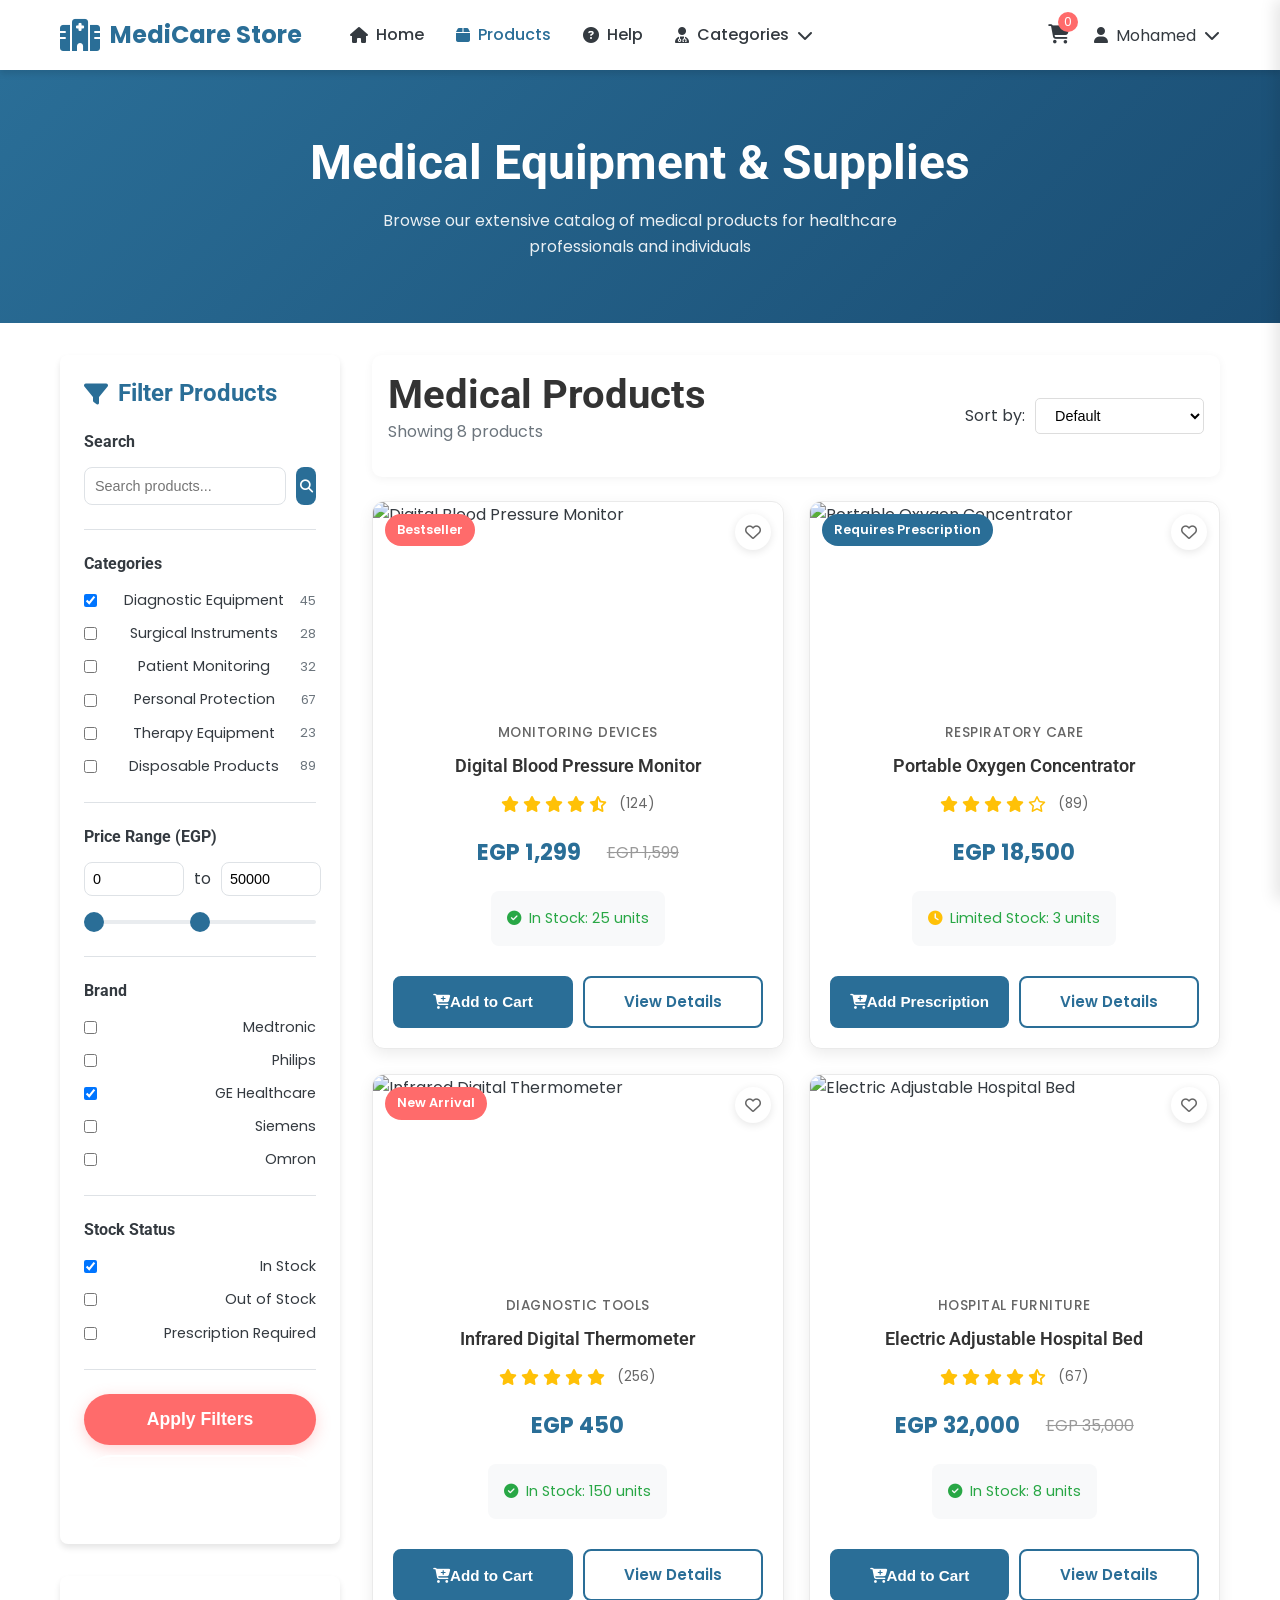
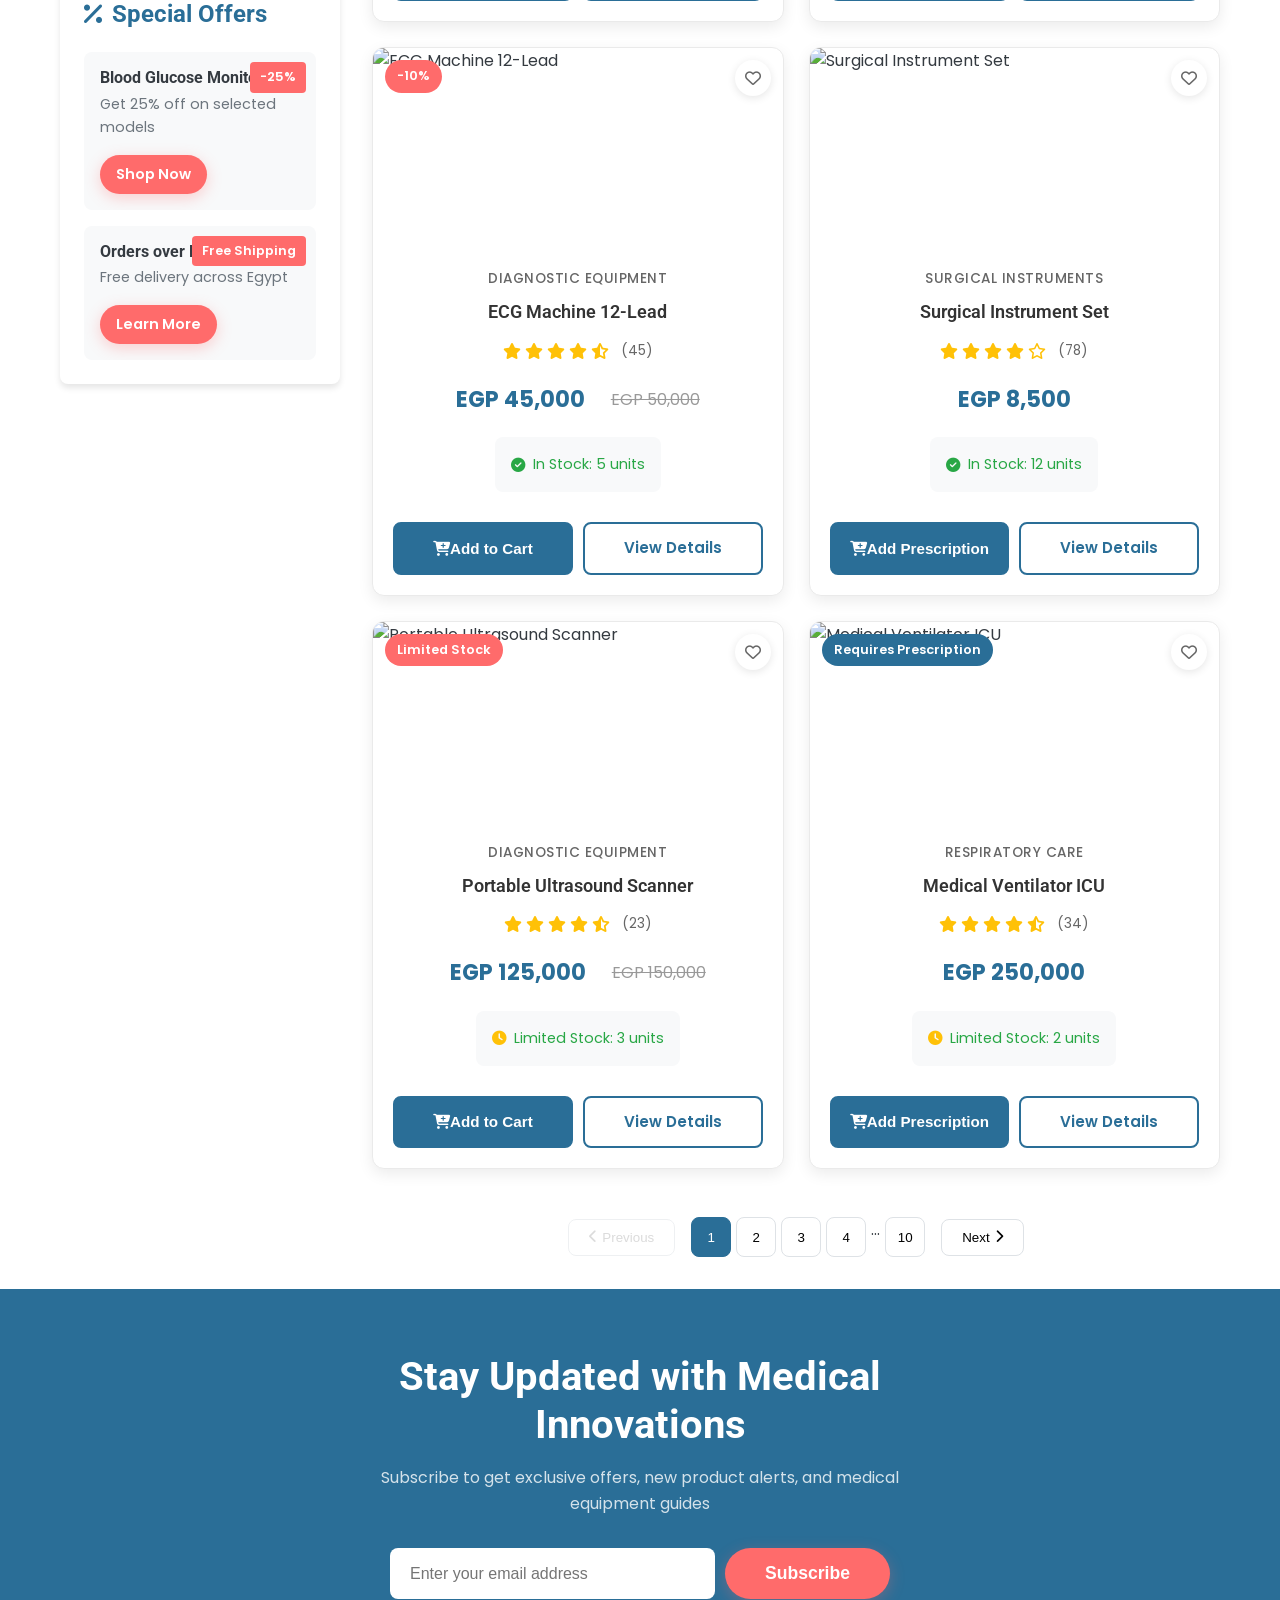
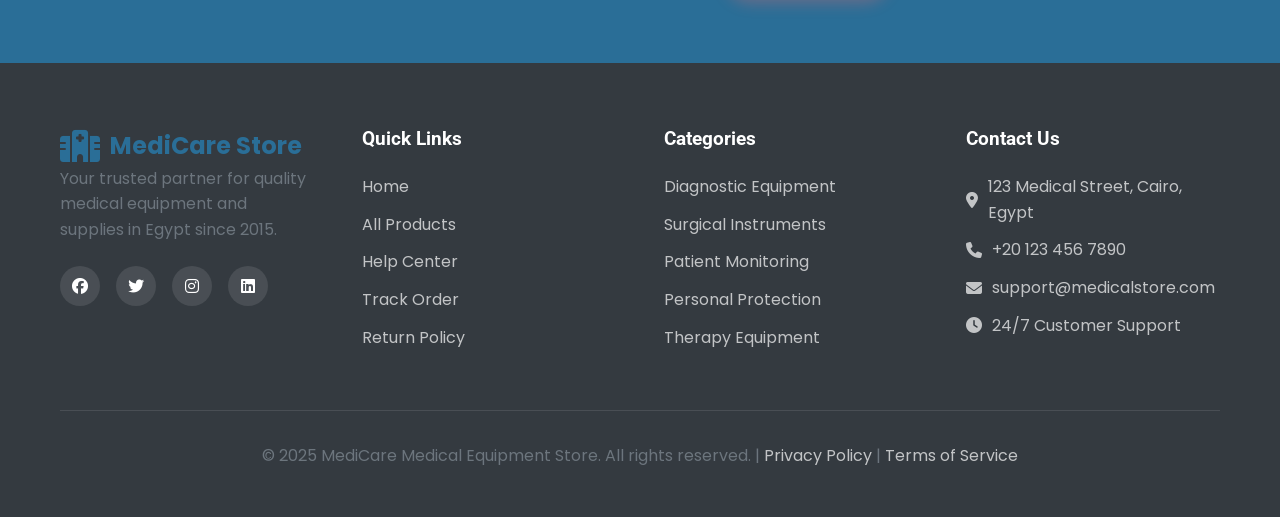
==== commit 92c6e44e: "Update print statement from 'Hello' to 'Goodbye'" ====
--- a/SF/profile.html
+++ b/SF/profile.html
@@ -1,501 +1,355 @@
-<!DOCTYPE html>
-<html lang="en">
-<head>
-    <meta charset="UTF-8">
-    <meta name="viewport" content="width=device-width, initial-scale=1.0">
-    <title>My Profile - MediCare Store</title>
-    <link rel="stylesheet" href="style.css">
-    <link rel="stylesheet" href="https://cdnjs.cloudflare.com/ajax/libs/font-awesome/6.4.0/css/all.min.css">
-    <link href="https://fonts.googleapis.com/css2?family=Poppins:wght@300;400;500;600;700&family=Roboto:wght@300;400;500;700&display=swap" rel="stylesheet">
-</head>
-<body>
-    <!-- Header -->
-    <header class="header">
-        <div class="container">
-            <nav class="navbar">
-                <a href="index.html" class="logo">
-                    <i class="fas fa-hospital-alt"></i>
-                    <span>MediCare Store</span>
-                </a>
-                
-                <div class="nav-menu">
-                    <ul class="nav-links">
-                        <li><a href="index.html"><i class="fas fa-home"></i> Home</a></li>
-                        <li><a href="products.html"><i class="fas fa-box"></i> Products</a></li>
-                        <li><a href="help.html"><i class="fas fa-question-circle"></i> Help</a></li>
-                    </ul>
-                </div>
-                
-                <div class="nav-actions">
-                    <a href="cart.html" class="cart-icon">
-                        <i class="fas fa-shopping-cart"></i>
-                        <span class="cart-count">3</span>
-                    </a>
-                    <div class="user-dropdown">
-                        <button class="user-btn active">
-                            <i class="fas fa-user"></i> Mohamed
-                            <i class="fas fa-chevron-down"></i>
-                        </button>
-                        <div class="dropdown-content">
-                            <a href="profile.html" class="active"><i class="fas fa-user-circle"></i> My Profile</a>
-                            <a href="#orders"><i class="fas fa-shopping-bag"></i> Orders</a>
-                            <a href="#"><i class="fas fa-heart"></i> Wishlist</a>
-                            <a href="login.html"><i class="fas fa-sign-out-alt"></i> Logout</a>
-                        </div>
-                    </div>
-                    <button class="mobile-menu-btn">
-                        <i class="fas fa-bars"></i>
-                    </button>
-                </div>
-            </nav>
-        </div>
-    </header>
-
-    <!-- Profile Section -->
-    <section class="profile-section">
-        <div class="container">
-            <div class="profile-layout">
-                <!-- Sidebar -->
-                <aside class="profile-sidebar">
-                    <div class="profile-info-card">
-                        <div class="profile-header">
-                            <div class="avatar">
-                                <img src="https://randomuser.me/api/portraits/men/32.jpg" alt="Mohamed Ahmed">
-                                <button class="edit-avatar"><i class="fas fa-camera"></i></button>
-                            </div>
-                            <h3>Dr. Mohamed Ahmed</h3>
-                            <span class="user-role">
-                                <i class="fas fa-user-md"></i> Healthcare Professional
-                            </span>
-                            <div class="verification-badge">
-                                <i class="fas fa-check-circle"></i> Verified Account
-                            </div>
-                        </div>
-                        
-                        <div class="profile-stats">
-                            <div class="stat-item">
-                                <span class="stat-number">12</span>
-                                <span class="stat-label">Orders</span>
-                            </div>
-                            <div class="stat-item">
-                                <span class="stat-number">8</span>
-                                <span class="stat-label">Wishlist</span>
-                            </div>
-                            <div class="stat-item">
-                                <span class="stat-number">2</span>
-                                <span class="stat-label">Prescriptions</span>
-                            </div>
-                        </div>
-                    </div>
-                    
-                    <nav class="profile-menu">
-                        <a href="#dashboard" class="menu-item active">
-                            <i class="fas fa-tachometer-alt"></i> Dashboard
-                        </a>
-                        <a href="#orders" class="menu-item">
-                            <i class="fas fa-shopping-bag"></i> My Orders
-                        </a>
-                        <a href="#prescriptions" class="menu-item">
-                            <i class="fas fa-file-medical"></i> Prescriptions
-                        </a>
-                        <a href="#wishlist" class="menu-item">
-                            <i class="fas fa-heart"></i> Wishlist
-                        </a>
-                        <a href="#settings" class="menu-item">
-                            <i class="fas fa-cog"></i> Account Settings
-                        </a>
-                        <a href="#security" class="menu-item">
-                            <i class="fas fa-shield-alt"></i> Security
-                        </a>
-                        <a href="login.html" class="menu-item logout">
-                            <i class="fas fa-sign-out-alt"></i> Logout
-                        </a>
-                    </nav>
-                </aside>
-                
-                <!-- Main Content -->
-                <main class="profile-content">
-                    <!-- Dashboard -->
-                    <div class="profile-section-content active" id="dashboard">
-                        <div class="section-header">
-                            <h2>Dashboard</h2>
-                            <p>Welcome back, Dr. Mohamed! Here's your medical equipment overview.</p>
-                        </div>
-                        
-                        <div class="dashboard-cards">
-                            <div class="dashboard-card">
-                                <div class="card-icon">
-                                    <i class="fas fa-shopping-bag"></i>
-                                </div>
-                                <div class="card-content">
-                                    <h4>Recent Orders</h4>
-                                    <p class="card-value">3 Active Orders</p>
-                                    <a href="#orders" class="card-link">View All <i class="fas fa-arrow-right"></i></a>
-                                </div>
-                            </div>
-                            
-                            <div class="dashboard-card">
-                                <div class="card-icon">
-                                    <i class="fas fa-truck"></i>
-                                </div>
-                                <div class="card-content">
-                                    <h4>Shipping Status</h4>
-                                    <p class="card-value">2 In Transit</p>
-                                    <a href="#orders" class="card-link">Track Orders <i class="fas fa-arrow-right"></i></a>
-                                </div>
-                            </div>
-                            
-                            <div class="dashboard-card">
-                                <div class="card-icon">
-                                    <i class="fas fa-file-medical"></i>
-                                </div>
-                                <div class="card-content">
-                                    <h4>Prescriptions</h4>
-                                    <p class="card-value">2 Active</p>
-                                    <a href="#prescriptions" class="card-link">Manage <i class="fas fa-arrow-right"></i></a>
-                                </div>
-                            </div>
-                            
-                            <div class="dashboard-card">
-                                <div class="card-icon">
-                                    <i class="fas fa-percentage"></i>
-                                </div>
-                                <div class="card-content">
-                                    <h4>Special Offers</h4>
-                                    <p class="card-value">3 Available</p>
-                                    <a href="#" class="card-link">View Offers <i class="fas fa-arrow-right"></i></a>
-                                </div>
-                            </div>
-                        </div>
-                        
-                        <!-- Recent Orders -->
-                        <div class="recent-orders">
-                            <div class="section-header">
-                                <h3>Recent Orders</h3>
-                                <a href="#orders" class="btn btn-outline">View All</a>
-                            </div>
-                            
-                            <div class="orders-table">
-                                <div class="order-row">
-                                    <div class="order-info">
-                                        <span class="order-id">#MED20250012</span>
-                                        <span class="order-date">Dec 18, 2025</span>
-                                    </div>
-                                    <div class="order-items">
-                                        Digital Blood Pressure Monitor, Infrared Thermometer
-                                    </div>
-                                    <div class="order-status">
-                                        <span class="status delivered">Delivered</span>
-                                    </div>
-                                    <div class="order-total">
-                                        EGP 1,749
-                                    </div>
-                                    <div class="order-actions">
-                                        <a href="#" class="btn btn-sm btn-outline">View</a>
-                                        <button class="btn btn-sm btn-primary">Reorder</button>
-                                    </div>
-                                </div>
-                                
-                                <div class="order-row">
-                                    <div class="order-info">
-                                        <span class="order-id">#MED20250013</span>
-                                        <span class="order-date">Dec 20, 2025</span>
-                                    </div>
-                                    <div class="order-items">
-                                        Portable Oxygen Concentrator
-                                    </div>
-                                    <div class="order-status">
-                                        <span class="status processing">Processing</span>
-                                    </div>
-                                    <div class="order-total">
-                                        EGP 18,500
-                                    </div>
-                                    <div class="order-actions">
-                                        <a href="#" class="btn btn-sm btn-outline">Track</a>
-                                    </div>
-                                </div>
-                                
-                                <div class="order-row">
-                                    <div class="order-info">
-                                        <span class="order-id">#MED20250014</span>
-                                        <span class="order-date">Today</span>
-                                    </div>
-                                    <div class="order-items">
-                                        Surgical Instrument Set
-                                    </div>
-                                    <div class="order-status">
-                                        <span class="status pending">Pending</span>
-                                    </div>
-                                    <div class="order-total">
-                                        EGP 8,500
-                                    </div>
-                                    <div class="order-actions">
-                                        <a href="#" class="btn btn-sm btn-outline">View</a>
-                                        <button class="btn btn-sm btn-outline">Cancel</button>
-                                    </div>
-                                </div>
-                            </div>
-                        </div>
-                        
-                        <!-- Quick Actions -->
-                        <div class="quick-actions">
-                            <h3>Quick Actions</h3>
-                            <div class="actions-grid">
-                                <a href="products.html" class="action-card">
-                                    <i class="fas fa-plus-circle"></i>
-                                    <span>New Order</span>
-                                </a>
-                                <a href="#prescriptions" class="action-card">
-                                    <i class="fas fa-upload"></i>
-                                    <span>Upload Prescription</span>
-                                </a>
-                                <a href="help.html" class="action-card">
-                                    <i class="fas fa-headset"></i>
-                                    <span>Contact Support</span>
-                                </a>
-                                <a href="#settings" class="action-card">
-                                    <i class="fas fa-user-edit"></i>
-                                    <span>Update Profile</span>
-                                </a>
-                            </div>
-                        </div>
-                    </div>
-                    
-                    <!-- Orders -->
-                    <div class="profile-section-content" id="orders">
-                        <div class="section-header">
-                            <h2>My Orders</h2>
-                            <p>Track and manage your medical equipment purchases</p>
-                        </div>
-                        <!-- Orders content will be loaded here -->
-                    </div>
-                    
-                    <!-- Prescriptions -->
-                    <div class="profile-section-content" id="prescriptions">
-                        <div class="section-header">
-                            <h2>My Prescriptions</h2>
-                            <p>Manage your medical prescriptions for equipment purchases</p>
-                        </div>
-                        <!-- Prescriptions content will be loaded here -->
-                    </div>
-                    
-                    <!-- Wishlist -->
-                    <div class="profile-section-content" id="wishlist">
-                        <div class="section-header">
-                            <h2>My Wishlist</h2>
-                            <p>Save medical equipment for later purchase</p>
-                        </div>
-                        <!-- Wishlist content will be loaded here -->
-                    </div>
-                    
-                    <!-- Account Settings -->
-                    <div class="profile-section-content" id="settings">
-                        <div class="section-header">
-                            <h2>Account Settings</h2>
-                            <p>Update your personal and professional information</p>
-                        </div>
-                        
-                        <form class="settings-form">
-                            <div class="form-section">
-                                <h3>Personal Information</h3>
-                                <div class="form-grid">
-                                    <div class="form-group">
-                                        <label for="firstName">First Name *</label>
-                                        <input type="text" id="firstName" value="Mohamed" required>
-                                    </div>
-                                    <div class="form-group">
-                                        <label for="lastName">Last Name *</label>
-                                        <input type="text" id="lastName" value="Ahmed" required>
-                                    </div>
-                                    <div class="form-group">
-                                        <label for="email">Email Address *</label>
-                                        <input type="email" id="email" value="mohamed@example.com" required>
-                                    </div>
-                                    <div class="form-group">
-                                        <label for="phone">Phone Number *</label>
-                                        <input type="tel" id="phone" value="+20 123 456 7890" required>
-                                    </div>
-                                </div>
-                            </div>
-                            
-                            <div class="form-section">
-                                <h3>Professional Information</h3>
-                                <div class="form-grid">
-                                    <div class="form-group">
-                                        <label for="profession">Profession *</label>
-                                        <select id="profession" required>
-                                            <option value="doctor" selected>Medical Doctor</option>
-                                            <option value="nurse">Nurse</option>
-                                            <option value="technician">Medical Technician</option>
-                                            <option value="hospital">Hospital Administrator</option>
-                                            <option value="pharmacy">Pharmacist</option>
-                                            <option value="other">Other</option>
-                                        </select>
-                                    </div>
-                                    <div class="form-group">
-                                        <label for="license">Medical License Number</label>
-                                        <input type="text" id="license" value="MED-EG-12345">
-                                    </div>
-                                    <div class="form-group">
-                                        <label for="institution">Medical Institution</label>
-                                        <input type="text" id="institution" value="Cairo General Hospital">
-                                    </div>
-                                </div>
-                            </div>
-                            
-                            <div class="form-section">
-                                <h3>Shipping Address</h3>
-                                <div class="form-group">
-                                    <label for="address">Delivery Address *</label>
-                                    <textarea id="address" rows="3" required>123 Medical Street, Cairo, Egypt</textarea>
-                                </div>
-                                <div class="form-grid">
-                                    <div class="form-group">
-                                        <label for="city">City *</label>
-                                        <select id="city" required>
-                                            <option value="cairo" selected>Cairo</option>
-                                            <option value="alexandria">Alexandria</option>
-                                            <option value="giza">Giza</option>
-                                        </select>
-                                    </div>
-                                    <div class="form-group">
-                                        <label for="zip">ZIP Code</label>
-                                        <input type="text" id="zip" value="11511">
-                                    </div>
-                                </div>
-                            </div>
-                            
-                            <div class="form-actions">
-                                <button type="reset" class="btn btn-outline">Cancel</button>
-                                <button type="submit" class="btn btn-primary">Save Changes</button>
-                            </div>
-                        </form>
-                    </div>
-                    
-                    <!-- Security -->
-                    <div class="profile-section-content" id="security">
-                        <div class="section-header">
-                            <h2>Security Settings</h2>
-                            <p>Manage your account security and privacy</p>
-                        </div>
-                        
-                        <div class="security-cards">
-                            <div class="security-card">
-                                <h3><i class="fas fa-lock"></i> Change Password</h3>
-                                <form class="password-form">
-                                    <div class="form-group">
-                                        <label for="currentPassword">Current Password *</label>
-                                        <input type="password" id="currentPassword" required>
-                                    </div>
-                                    <div class="form-group">
-                                        <label for="newPassword">New Password *</label>
-                                        <input type="password" id="newPassword" required>
-                                    </div>
-                                    <div class="form-group">
-                                        <label for="confirmPassword">Confirm New Password *</label>
-                                        <input type="password" id="confirmPassword" required>
-                                    </div>
-                                    <button type="submit" class="btn btn-primary">Update Password</button>
-                                </form>
-                            </div>
-                            
-                            <div class="security-card">
-                                <h3><i class="fas fa-shield-alt"></i> Security Preferences</h3>
-                                <div class="preferences">
-                                    <div class="preference-item">
-                                        <div>
-                                            <h4>Two-Factor Authentication</h4>
-                                            <p>Add an extra layer of security to your account</p>
-                                        </div>
-                                        <label class="switch">
-                                            <input type="checkbox">
-                                            <span class="slider"></span>
-                                        </label>
-                                    </div>
-                                    <div class="preference-item">
-                                        <div>
-                                            <h4>Login Notifications</h4>
-                                            <p>Get notified when someone logs into your account</p>
-                                        </div>
-                                        <label class="switch">
-                                            <input type="checkbox" checked>
-                                            <span class="slider"></span>
-                                        </label>
-                                    </div>
-                                    <div class="preference-item">
-                                        <div>
-                                            <h4>Session Management</h4>
-                                            <p>Manage your active login sessions</p>
-                                        </div>
-                                        <a href="#" class="btn btn-outline">View Sessions</a>
-                                    </div>
-                                </div>
-                            </div>
-                        </div>
-                    </div>
-                </main>
-            </div>
-        </div>
-    </section>
-
-    <!-- Footer -->
-    <footer class="footer">
-        <div class="container">
-            <div class="footer-grid">
-                <div class="footer-col">
-                    <div class="logo">
+    <!DOCTYPE html>
+    <html lang="en">
+    <head>
+        <meta charset="UTF-8">
+        <meta name="viewport" content="width=device-width, initial-scale=1.0">
+        <title>Medical Products - MediCare Store</title>
+        <link rel="stylesheet" href="style.css">
+        <link rel="stylesheet" href="https://cdnjs.cloudflare.com/ajax/libs/font-awesome/6.4.0/css/all.min.css">
+        <link href="https://fonts.googleapis.com/css2?family=Poppins:wght@300;400;500;600;700&family=Roboto:wght@300;400;500;700&display=swap" rel="stylesheet">
+    </head>
+    <body>
+        <!-- Header (same as index.html) -->
+        <header class="header">
+            <div class="container">
+                <nav class="navbar">
+                    <a href="index.html" class="logo">
                         <i class="fas fa-hospital-alt"></i>
                         <span>MediCare Store</span>
-                    </div>
-                    <p>Your trusted partner for quality medical equipment and supplies in Egypt since 2015.</p>
-                    <div class="social-links">
-                        <a href="#"><i class="fab fa-facebook"></i></a>
-                        <a href="#"><i class="fab fa-twitter"></i></a>
-                        <a href="#"><i class="fab fa-instagram"></i></a>
-                        <a href="#"><i class="fab fa-linkedin"></i></a>
+                    </a>
+                    
+                    <div class="nav-menu">
+                        <ul class="nav-links">
+                            <li><a href="index.html"><i class="fas fa-home"></i> Home</a></li>
+                            <li><a href="products.html" class="active"><i class="fas fa-box"></i> Products</a></li>
+                            <li><a href="help.html"><i class="fas fa-question-circle"></i> Help</a></li>
+                            <li class="dropdown">
+                                <a href="#"><i class="fas fa-user-md"></i> Categories <i class="fas fa-chevron-down"></i></a>
+                                <div class="dropdown-content">
+                                    <a href="#"><i class="fas fa-heartbeat"></i> Diagnostic Equipment</a>
+                                    <a href="#"><i class="fas fa-cut"></i> Surgical Instruments</a>
+                                    <a href="#"><i class="fas fa-procedures"></i> Patient Monitoring</a>
+                                    <a href="#"><i class="fas fa-shield-alt"></i> Personal Protection</a>
+                                    <a href="#"><i class="fas fa-syringe"></i> Disposable Products</a>
+                                </div>
+                            </li>
+                        </ul>
+                    </div>
+                    
+                    <div class="nav-actions">
+                        <a href="cart.html" class="cart-icon">
+                            <i class="fas fa-shopping-cart"></i>
+                            <span class="cart-count">3</span>
+                        </a>
+                        <div class="user-dropdown">
+                            <button class="user-btn">
+                                <i class="fas fa-user"></i> Mohamed
+                                <i class="fas fa-chevron-down"></i>
+                            </button>
+                            <div class="dropdown-content">
+                                <a href="profile.html"><i class="fas fa-user-circle"></i> My Profile</a>
+                                <a href="#"><i class="fas fa-shopping-bag"></i> Orders</a>
+                                <a href="#"><i class="fas fa-heart"></i> Wishlist</a>
+                                <a href="login.html"><i class="fas fa-sign-out-alt"></i> Logout</a>
+                            </div>
+                        </div>
+                        <button class="mobile-menu-btn">
+                            <i class="fas fa-bars"></i>
+                        </button>
+                    </div>
+                </nav>
+            </div>
+        </header>
+
+        <!-- Products Hero -->
+        <section class="page-hero">
+            <div class="container">
+                <div class="page-hero-content">
+                    <h1>Medical Equipment & Supplies</h1>
+                    <p>Browse our extensive catalog of medical products for healthcare professionals and individuals</p>
+                </div>
+            </div>
+        </section>
+
+        <!-- Products Section -->
+        <section class="products-page">
+            <div class="container">
+                <div class="products-layout">
+                    <!-- Sidebar Filters -->
+                    <aside class="products-sidebar">
+                        <div class="filter-section">
+                            <h3><i class="fas fa-filter"></i> Filter Products</h3>
+                            
+                            <!-- Search -->
+                            <div class="filter-group">
+                                <h4>Search</h4>
+                                <div class="search-box">
+                                    <input type="text" placeholder="Search products..." id="productSearch">
+                                    <button><i class="fas fa-search"></i></button>
+                                </div>
+                            </div>
+                            
+                            <!-- Categories -->
+                            <div class="filter-group">
+                                <h4>Categories</h4>
+                                <div class="filter-options">
+                                    <label class="filter-checkbox">
+                                        <input type="checkbox" checked>
+                                        <span>Diagnostic Equipment</span>
+                                        <span class="count">45</span>
+                                    </label>
+                                    <label class="filter-checkbox">
+                                        <input type="checkbox">
+                                        <span>Surgical Instruments</span>
+                                        <span class="count">28</span>
+                                    </label>
+                                    <label class="filter-checkbox">
+                                        <input type="checkbox">
+                                        <span>Patient Monitoring</span>
+                                        <span class="count">32</span>
+                                    </label>
+                                    <label class="filter-checkbox">
+                                        <input type="checkbox">
+                                        <span>Personal Protection</span>
+                                        <span class="count">67</span>
+                                    </label>
+                                    <label class="filter-checkbox">
+                                        <input type="checkbox">
+                                        <span>Therapy Equipment</span>
+                                        <span class="count">23</span>
+                                    </label>
+                                    <label class="filter-checkbox">
+                                        <input type="checkbox">
+                                        <span>Disposable Products</span>
+                                        <span class="count">89</span>
+                                    </label>
+                                </div>
+                            </div>
+                            
+                            <!-- Price Range -->
+                            <div class="filter-group">
+                                <h4>Price Range (EGP)</h4>
+                                <div class="price-range">
+                                    <div class="price-inputs">
+                                        <input type="number" placeholder="Min" id="minPrice" value="0">
+                                        <span>to</span>
+                                        <input type="number" placeholder="Max" id="maxPrice" value="50000">
+                                    </div>
+                                    <div class="slider-container">
+                                        <div class="slider-track"></div>
+                                        <input type="range" min="0" max="100000" value="0" class="range-slider" id="minSlider">
+                                        <input type="range" min="0" max="100000" value="50000" class="range-slider" id="maxSlider">
+                                    </div>
+                                </div>
+                            </div>
+                            
+                            <!-- Brand -->
+                            <div class="filter-group">
+                                <h4>Brand</h4>
+                                <div class="filter-options">
+                                    <label class="filter-checkbox">
+                                        <input type="checkbox">
+                                        <span>Medtronic</span>
+                                    </label>
+                                    <label class="filter-checkbox">
+                                        <input type="checkbox">
+                                        <span>Philips</span>
+                                    </label>
+                                    <label class="filter-checkbox">
+                                        <input type="checkbox" checked>
+                                        <span>GE Healthcare</span>
+                                    </label>
+                                    <label class="filter-checkbox">
+                                        <input type="checkbox">
+                                        <span>Siemens</span>
+                                    </label>
+                                    <label class="filter-checkbox">
+                                        <input type="checkbox">
+                                        <span>Omron</span>
+                                    </label>
+                                </div>
+                            </div>
+                            
+                            <!-- Stock Status -->
+                            <div class="filter-group">
+                                <h4>Stock Status</h4>
+                                <div class="filter-options">
+                                    <label class="filter-checkbox">
+                                        <input type="checkbox" checked>
+                                        <span>In Stock</span>
+                                    </label>
+                                    <label class="filter-checkbox">
+                                        <input type="checkbox">
+                                        <span>Out of Stock</span>
+                                    </label>
+                                    <label class="filter-checkbox">
+                                        <input type="checkbox">
+                                        <span>Prescription Required</span>
+                                    </label>
+                                </div>
+                            </div>
+                            
+                            <button class="btn btn-primary apply-filters">Apply Filters</button>
+                            <button class="btn btn-outline reset-filters">Reset All</button>
+                        </div>
+                        
+                        <!-- Special Offers -->
+                        <div class="special-offers">
+                            <h3><i class="fas fa-percentage"></i> Special Offers</h3>
+                            <div class="offer-card">
+                                <div class="offer-badge">-25%</div>
+                                <h4>Blood Glucose Monitors</h4>
+                                <p>Get 25% off on selected models</p>
+                                <a href="#" class="btn btn-sm btn-primary">Shop Now</a>
+                            </div>
+                            <div class="offer-card">
+                                <div class="offer-badge">Free Shipping</div>
+                                <h4>Orders over EGP 5,000</h4>
+                                <p>Free delivery across Egypt</p>
+                                <a href="#" class="btn btn-sm btn-primary">Learn More</a>
+                            </div>
+                        </div>
+                    </aside>
+                    
+                    <!-- Main Products Area -->
+                    <main class="products-main">
+                        <!-- Products Header -->
+                        <div class="products-header">
+                            <div class="products-info">
+                                <h2>Medical Products</h2>
+                                <p>Showing <span id="productsCount">48</span> products</p>
+                            </div>
+                            <div class="products-sort">
+                                <label for="sortBy">Sort by:</label>
+                                <select id="sortBy">
+                                    <option value="default">Default</option>
+                                    <option value="price-low">Price: Low to High</option>
+                                    <option value="price-high">Price: High to Low</option>
+                                    <option value="name">Name A-Z</option>
+                                    <option value="rating">Highest Rated</option>
+                                    <option value="newest">Newest First</option>
+                                </select>
+                            </div>
+                        </div>
+                        
+                        <!-- Products Grid -->
+                        <div class="products-grid" id="productsGrid">
+                            <!-- Products will be loaded here by JavaScript -->
+                        </div>
+                        
+                        <!-- Pagination -->
+                        <div class="pagination">
+                            <button class="page-btn" disabled><i class="fas fa-chevron-left"></i> Previous</button>
+                            <div class="page-numbers">
+                                <button class="page-number active">1</button>
+                                <button class="page-number">2</button>
+                                <button class="page-number">3</button>
+                                <button class="page-number">4</button>
+                                <span>...</span>
+                                <button class="page-number">10</button>
+                            </div>
+                            <button class="page-btn">Next <i class="fas fa-chevron-right"></i></button>
+                        </div>
+                    </main>
+                </div>
+            </div>
+        </section>
+        
+
+        <!-- Newsletter & Footer (same as index.html) -->
+        <section class="newsletter">
+            <div class="container">
+                <div class="newsletter-content">
+                    <h2>Stay Updated with Medical Innovations</h2>
+                    <p>Subscribe to get exclusive offers, new product alerts, and medical equipment guides</p>
+                    <form class="newsletter-form">
+                        <input type="email" placeholder="Enter your email address" required>
+                        <button type="submit" class="btn btn-primary">Subscribe</button>
+                    </form>
+                </div>
+            </div>
+        </section>
+
+        <footer class="footer">
+            <div class="container">
+                <div class="footer-grid">
+                    <div class="footer-col">
+                        <div class="logo">
+                            <i class="fas fa-hospital-alt"></i>
+                            <span>MediCare Store</span>
+                        </div>
+                        <p>Your trusted partner for quality medical equipment and supplies in Egypt since 2015.</p>
+                        <div class="social-links">
+                            <a href="#"><i class="fab fa-facebook"></i></a>
+                            <a href="#"><i class="fab fa-twitter"></i></a>
+                            <a href="#"><i class="fab fa-instagram"></i></a>
+                            <a href="#"><i class="fab fa-linkedin"></i></a>
+                        </div>
+                    </div>
+                    
+                    <div class="footer-col">
+                        <h3>Quick Links</h3>
+                        <ul>
+                            <li><a href="index.html">Home</a></li>
+                            <li><a href="products.html">All Products</a></li>
+                            <li><a href="help.html">Help Center</a></li>
+                            <li><a href="#">Track Order</a></li>
+                            <li><a href="#">Return Policy</a></li>
+                        </ul>
+                    </div>
+                    
+                    <div class="footer-col">
+                        <h3>Categories</h3>
+                        <ul>
+                            <li><a href="#">Diagnostic Equipment</a></li>
+                            <li><a href="#">Surgical Instruments</a></li>
+                            <li><a href="#">Patient Monitoring</a></li>
+                            <li><a href="#">Personal Protection</a></li>
+                            <li><a href="#">Therapy Equipment</a></li>
+                        </ul>
+                    </div>
+                    
+                    <div class="footer-col">
+                        <h3>Contact Us</h3>
+                        <ul class="contact-info">
+                            <li><i class="fas fa-map-marker-alt"></i> 123 Medical Street, Cairo, Egypt</li>
+                            <li><i class="fas fa-phone"></i> +20 123 456 7890</li>
+                            <li><i class="fas fa-envelope"></i> support@medicalstore.com</li>
+                            <li><i class="fas fa-clock"></i> 24/7 Customer Support</li>
+                        </ul>
                     </div>
                 </div>
                 
-                <div class="footer-col">
-                    <h3>Quick Links</h3>
-                    <ul>
-                        <li><a href="index.html">Home</a></li>
-                        <li><a href="products.html">All Products</a></li>
-                        <li><a href="help.html">Help Center</a></li>
-                        <li><a href="#">Track Order</a></li>
-                        <li><a href="#">Return Policy</a></li>
-                    </ul>
-                </div>
-                
-                <div class="footer-col">
-                    <h3>Categories</h3>
-                    <ul>
-                        <li><a href="#">Diagnostic Equipment</a></li>
-                        <li><a href="#">Surgical Instruments</a></li>
-                        <li><a href="#">Patient Monitoring</a></li>
-                        <li><a href="#">Personal Protection</a></li>
-                        <li><a href="#">Therapy Equipment</a></li>
-                    </ul>
-                </div>
-                
-                <div class="footer-col">
-                    <h3>Contact Us</h3>
-                    <ul class="contact-info">
-                        <li><i class="fas fa-map-marker-alt"></i> 123 Medical Street, Cairo, Egypt</li>
-                        <li><i class="fas fa-phone"></i> +20 123 456 7890</li>
-                        <li><i class="fas fa-envelope"></i> support@medicalstore.com</li>
-                        <li><i class="fas fa-clock"></i> 24/7 Customer Support</li>
-                    </ul>
-                </div>
-            </div>
-            
-            <div class="footer-bottom">
-                <p>&copy; 2025 MediCare Medical Equipment Store. All rights reserved. | <a href="#">Privacy Policy</a> | <a href="#">Terms of Service</a></p>
+                <div class="footer-bottom">
+                    <p>&copy; 2025 MediCare Medical Equipment Store. All rights reserved. | <a href="#">Privacy Policy</a> | <a href="#">Terms of Service</a></p>
+                </div>
+            </div>
+        </footer>
+
+        <!-- Cart Sidebar (same as index.html) -->
+        <div class="cart-sidebar">
+            <div class="cart-header">
+                <h3><i class="fas fa-shopping-cart"></i> Shopping Cart</h3>
+                <button class="close-cart"><i class="fas fa-times"></i></button>
+            </div>
+            <div class="cart-items">
+                <!-- Cart items will be added here by JavaScript -->
+            </div>
+            <div class="cart-footer">
+                <div class="cart-total">
+                    <span>Total:</span>
+                    <span class="total-price">EGP 0.00</span>
+                </div>
+                <div class="cart-actions">
+                    <a href="cart.html" class="btn btn-outline">View Cart</a>
+                    <a href="checkout.html" class="btn btn-primary">Checkout</a>
+                </div>
             </div>
         </div>
-    </footer>
-
-    <script src="app.js"></script>
-    <script src="profile.js"></script>
-</body>
-</html>+        <div class="cart-overlay"></div>
+
+        <script src="app.js"></script>
+        <script src="products.js"></script>
+        
+    </body>
+    </html>
--- a/SF/style.css
+++ b/SF/style.css
@@ -3259,4 +3259,612 @@
     .security-cards {
         grid-template-columns: 1fr;
     }
-}+}
+/* Full Width Hero Banner */
+.hero-banner {
+    position: relative;
+    width: 100%;
+    height: 600px;
+    background: linear-gradient(rgba(0, 0, 0, 0.3), rgba(0, 0, 0, 0.5)),
+                url('https://images.unsplash.com/photo-1551601651-2a8555f1a136?ixlib=rb-4.0.3&auto=format&fit=crop&w=1920&q=80');
+    background-size: cover;
+    background-position: center;
+    background-attachment: fixed;
+    display: flex;
+    align-items: center;
+    justify-content: center;
+    margin: 0;
+    padding: 0;
+}
+
+.banner-overlay {
+    width: 100%;
+    height: 100%;
+    display: flex;
+    align-items: center;
+    justify-content: center;
+}
+
+.banner-content {
+    text-align: center;
+    color: white;
+    padding: 2rem;
+    max-width: 800px;
+    animation: fadeInUp 1s ease;
+}
+
+.banner-content h1 {
+    font-size: 3.5rem;
+    font-weight: 700;
+    margin-bottom: 1.5rem;
+    text-shadow: 2px 2px 10px rgba(0, 0, 0, 0.5);
+    line-height: 1.2;
+}
+
+.banner-content p {
+    font-size: 1.4rem;
+    margin-bottom: 2.5rem;
+    opacity: 0.95;
+    text-shadow: 1px 1px 5px rgba(0, 0, 0, 0.5);
+    line-height: 1.6;
+}
+
+.banner-buttons {
+    display: flex;
+    gap: 20px;
+    justify-content: center;
+    flex-wrap: wrap;
+}
+
+.btn {
+    padding: 15px 40px;
+    border-radius: 50px;
+    text-decoration: none;
+    font-weight: 600;
+    font-size: 1.1rem;
+    display: inline-block;
+    transition: all 0.3s ease;
+    border: none;
+    cursor: pointer;
+}
+
+.btn-primary {
+    background-color: #ff6b6b;
+    color: white;
+    box-shadow: 0 4px 15px rgba(255, 107, 107, 0.3);
+}
+
+.btn-primary:hover {
+    background-color: #ff5252;
+    transform: translateY(-3px);
+    box-shadow: 0 6px 20px rgba(255, 107, 107, 0.4);
+}
+
+.btn-outline {
+    background-color: transparent;
+    color: white;
+    border: 2px solid white;
+    backdrop-filter: blur(5px);
+}
+
+.btn-outline:hover {
+    background-color: white;
+    color: #1a4a6e;
+    transform: translateY(-3px);
+}
+
+/* Animation */
+@keyframes fadeInUp {
+    from {
+        opacity: 0;
+        transform: translateY(30px);
+    }
+    to {
+        opacity: 1;
+        transform: translateY(0);
+    }
+}
+
+/* Responsive */
+@media (max-width: 768px) {
+    .hero-banner {
+        height: 500px;
+        background-attachment: scroll;
+    }
+    
+    .banner-content h1 {
+        font-size: 2.2rem;
+    }
+    
+    .banner-content p {
+        font-size: 1.1rem;
+    }
+    
+    .banner-buttons {
+        flex-direction: column;
+        align-items: center;
+    }
+    
+    .btn {
+        width: 100%;
+        max-width: 300px;
+    }
+}
+/* ===== PRODUCTS PAGE STYLES ===== */
+.products-page {
+    padding: 2rem 0;
+}
+
+.products-layout {
+    display: grid;
+    grid-template-columns: 280px 1fr;
+    gap: 2rem;
+}
+
+/* Products Grid */
+.products-grid {
+    display: grid;
+    grid-template-columns: repeat(auto-fill, minmax(280px, 1fr));
+    gap: 1.5rem;
+    margin-top: 1rem;
+}
+
+.product-card {
+    background: white;
+    border-radius: 10px;
+    overflow: hidden;
+    box-shadow: 0 5px 15px rgba(0, 0, 0, 0.08);
+    transition: all 0.3s ease;
+    position: relative;
+}
+
+.product-card:hover {
+    transform: translateY(-5px);
+    box-shadow: 0 15px 30px rgba(0, 0, 0, 0.15);
+}
+
+.product-image {
+    position: relative;
+    height: 200px;
+    overflow: hidden;
+}
+
+.product-image img {
+    width: 100%;
+    height: 100%;
+    object-fit: cover;
+    transition: transform 0.5s ease;
+}
+
+.product-card:hover .product-image img {
+    transform: scale(1.05);
+}
+
+.product-badge {
+    position: absolute;
+    top: 10px;
+    left: 10px;
+    background: #ff6b6b;
+    color: white;
+    padding: 5px 10px;
+    border-radius: 20px;
+    font-size: 0.8rem;
+    font-weight: 600;
+    z-index: 2;
+}
+
+.product-badge.prescription {
+    background: #2a6e97;
+}
+
+.wishlist-btn {
+    position: absolute;
+    top: 10px;
+    right: 10px;
+    background: white;
+    border: none;
+    width: 36px;
+    height: 36px;
+    border-radius: 50%;
+    display: flex;
+    align-items: center;
+    justify-content: center;
+    cursor: pointer;
+    color: #666;
+    font-size: 1rem;
+    transition: all 0.3s ease;
+    z-index: 2;
+}
+
+.wishlist-btn:hover {
+    color: #ff6b6b;
+    transform: scale(1.1);
+}
+
+.product-info {
+    padding: 1.2rem;
+}
+
+.product-category {
+    color: #666;
+    font-size: 0.85rem;
+    text-transform: uppercase;
+    letter-spacing: 0.5px;
+    margin-bottom: 0.5rem;
+    display: block;
+}
+
+.product-title {
+    font-size: 1.1rem;
+    margin: 0.5rem 0;
+    color: #333;
+    line-height: 1.4;
+    font-weight: 600;
+}
+
+.product-rating {
+    display: flex;
+    align-items: center;
+    gap: 3px;
+    margin: 0.5rem 0;
+    color: #ffc107;
+}
+
+.rating-count {
+    color: #666;
+    font-size: 0.85rem;
+    margin-left: 5px;
+}
+
+.product-price {
+    margin: 0.8rem 0;
+}
+
+.current-price {
+    font-size: 1.3rem;
+    font-weight: 700;
+    color: #2a6e97;
+}
+
+.original-price {
+    font-size: 0.95rem;
+    color: #999;
+    text-decoration: line-through;
+    margin-left: 8px;
+}
+
+.product-stock {
+    display: flex;
+    align-items: center;
+    gap: 8px;
+    margin: 0.8rem 0;
+    font-size: 0.9rem;
+    color: #28a745;
+}
+
+.product-stock i.fa-clock {
+    color: #ffc107;
+}
+
+.product-actions {
+    display: flex;
+    gap: 10px;
+    margin-top: 1rem;
+}
+
+.product-actions .btn {
+    flex: 1;
+    padding: 10px 15px;
+    font-size: 0.9rem;
+}
+
+/* Add to Cart button specific styles */
+.add-to-cart {
+    background: #2a6e97;
+    color: white;
+    border: none;
+    cursor: pointer;
+}
+
+.add-to-cart:hover {
+    background: #1a4a6e;
+}
+
+/* Products Header */
+.products-header {
+    display: flex;
+    justify-content: space-between;
+    align-items: center;
+    margin-bottom: 1.5rem;
+    padding: 1rem;
+    background: white;
+    border-radius: 10px;
+    box-shadow: 0 2px 10px rgba(0,0,0,0.05);
+}
+
+.products-info h2 {
+    margin: 0;
+    color: #333;
+}
+
+.products-sort {
+    display: flex;
+    align-items: center;
+    gap: 10px;
+}
+
+.products-sort select {
+    padding: 8px 15px;
+    border: 1px solid #ddd;
+    border-radius: 5px;
+    background: white;
+}
+
+/* Responsive */
+@media (max-width: 992px) {
+    .products-layout {
+        grid-template-columns: 1fr;
+    }
+    
+    .products-sidebar {
+        order: 2;
+    }
+    
+    .products-main {
+        order: 1;
+    }
+}
+
+@media (max-width: 576px) {
+    .products-grid {
+        grid-template-columns: 1fr;
+    }
+    
+    .products-header {
+        flex-direction: column;
+        gap: 1rem;
+        text-align: center;
+    }
+    
+    .product-actions {
+        flex-direction: column;
+    }
+}
+/* ===== PROPER FIX FOR PRODUCTS PAGE ===== */
+
+/* Fix products grid layout */
+.products-grid {
+    display: grid !important;
+    grid-template-columns: repeat(auto-fill, minmax(280px, 1fr)) !important;
+    gap: 25px !important;
+    margin-top: 20px !important;
+    border: none !important;
+    padding: 0 !important;
+    background: transparent !important;
+}
+
+/* Fix product card layout */
+.product-card {
+    display: flex !important;
+    flex-direction: column !important;
+    background: white !important;
+    border-radius: 12px !important;
+    overflow: hidden !important;
+    box-shadow: 0 5px 15px rgba(0, 0, 0, 0.08) !important;
+    transition: transform 0.3s ease, box-shadow 0.3s ease !important;
+    border: 1px solid #eaeaea !important;
+    position: relative !important;
+    height: auto !important;
+    min-height: 450px !important;
+}
+
+.product-card:hover {
+    transform: translateY(-5px) !important;
+    box-shadow: 0 15px 30px rgba(0, 0, 0, 0.12) !important;
+}
+
+/* Fix product image */
+.product-image {
+    position: relative !important;
+    height: 200px !important;
+    width: 100% !important;
+    overflow: hidden !important;
+    flex-shrink: 0 !important;
+}
+
+.product-image img {
+    width: 100% !important;
+    height: 100% !important;
+    object-fit: cover !important;
+    transition: transform 0.5s ease !important;
+}
+
+.product-card:hover .product-image img {
+    transform: scale(1.05) !important;
+}
+
+/* Fix product info */
+.product-info {
+    padding: 20px !important;
+    flex: 1 !important;
+    display: flex !important;
+    flex-direction: column !important;
+    gap: 10px !important;
+}
+
+.product-category {
+    color: #666 !important;
+    font-size: 0.85rem !important;
+    font-weight: 500 !important;
+    text-transform: uppercase !important;
+    letter-spacing: 0.5px !important;
+    margin: 0 !important;
+}
+
+.product-title {
+    font-size: 1.1rem !important;
+    font-weight: 600 !important;
+    color: #333 !important;
+    line-height: 1.4 !important;
+    margin: 0 !important;
+    flex: 1 !important;
+}
+
+/* Fix product price */
+.product-price {
+    margin: 5px 0 !important;
+}
+
+.current-price {
+    font-size: 1.4rem !important;
+    font-weight: 700 !important;
+    color: #2a6e97 !important;
+    margin: 0 !important;
+}
+
+.original-price {
+    font-size: 1rem !important;
+    color: #999 !important;
+    text-decoration: line-through !important;
+    margin-left: 10px !important;
+}
+
+/* Fix product stock */
+.product-stock {
+    display: flex !important;
+    align-items: center !important;
+    gap: 8px !important;
+    color: #28a745 !important;
+    font-size: 0.9rem !important;
+    margin: 5px 0 !important;
+}
+
+/* FIX ADD TO CART BUTTONS - THIS IS THE KEY */
+.product-actions {
+    display: flex !important;
+    gap: 10px !important;
+    margin-top: 15px !important;
+    width: 100% !important;
+}
+
+.product-actions .btn {
+    flex: 1 !important;
+    min-height: 45px !important;
+    display: flex !important;
+    align-items: center !important;
+    justify-content: center !important;
+    font-size: 0.95rem !important;
+    font-weight: 600 !important;
+    border-radius: 8px !important;
+    transition: all 0.3s ease !important;
+    cursor: pointer !important;
+    text-decoration: none !important;
+    border: none !important;
+    padding: 12px !important;
+}
+
+/* Style Add to Cart button */
+.product-actions .add-to-cart {
+    background-color: #2a6e97 !important;
+    color: white !important;
+    border: 2px solid #2a6e97 !important;
+}
+
+.product-actions .add-to-cart:hover {
+    background-color: #1a4a6e !important;
+    border-color: #1a4a6e !important;
+    transform: translateY(-2px) !important;
+}
+
+/* Style View Details button */
+.product-actions .btn-secondary {
+    background-color: white !important;
+    color: #2a6e97 !important;
+    border: 2px solid #2a6e97 !important;
+}
+
+.product-actions .btn-secondary:hover {
+    background-color: #f8f9fa !important;
+    transform: translateY(-2px) !important;
+}
+
+/* Fix badges */
+.product-badge {
+    position: absolute !important;
+    top: 12px !important;
+    left: 12px !important;
+    background: #ff6b6b !important;
+    color: white !important;
+    padding: 6px 12px !important;
+    border-radius: 20px !important;
+    font-size: 0.8rem !important;
+    font-weight: 600 !important;
+    z-index: 10 !important;
+}
+
+.product-badge.prescription {
+    background: #2a6e97 !important;
+}
+
+/* Fix wishlist button */
+.wishlist-btn {
+    position: absolute !important;
+    top: 12px !important;
+    right: 12px !important;
+    background: white !important;
+    border: none !important;
+    width: 36px !important;
+    height: 36px !important;
+    border-radius: 50% !important;
+    display: flex !important;
+    align-items: center !important;
+    justify-content: center !important;
+    cursor: pointer !important;
+    color: #666 !important;
+    font-size: 1rem !important;
+    box-shadow: 0 2px 8px rgba(0,0,0,0.1) !important;
+    z-index: 10 !important;
+    transition: all 0.3s ease !important;
+}
+
+.wishlist-btn:hover {
+    color: #ff6b6b !important;
+    transform: scale(1.1) !important;
+}
+
+/* Fix rating */
+.product-rating {
+    display: flex !important;
+    align-items: center !important;
+    gap: 4px !important;
+    color: #ffc107 !important;
+    margin: 5px 0 !important;
+}
+
+.rating-count {
+    color: #666 !important;
+    font-size: 0.85rem !important;
+    margin-left: 8px !important;
+}
+
+/* Responsive fixes */
+@media (max-width: 768px) {
+    .products-grid {
+        grid-template-columns: repeat(auto-fill, minmax(250px, 1fr)) !important;
+        gap: 20px !important;
+    }
+    
+    .product-actions {
+        flex-direction: column !important;
+    }
+    
+    .product-card {
+        min-height: 420px !important;
+    }
+}
+
+@media (max-width: 576px) {
+    .products-grid {
+        grid-template-columns: 1fr !important;
+    }
+}   
